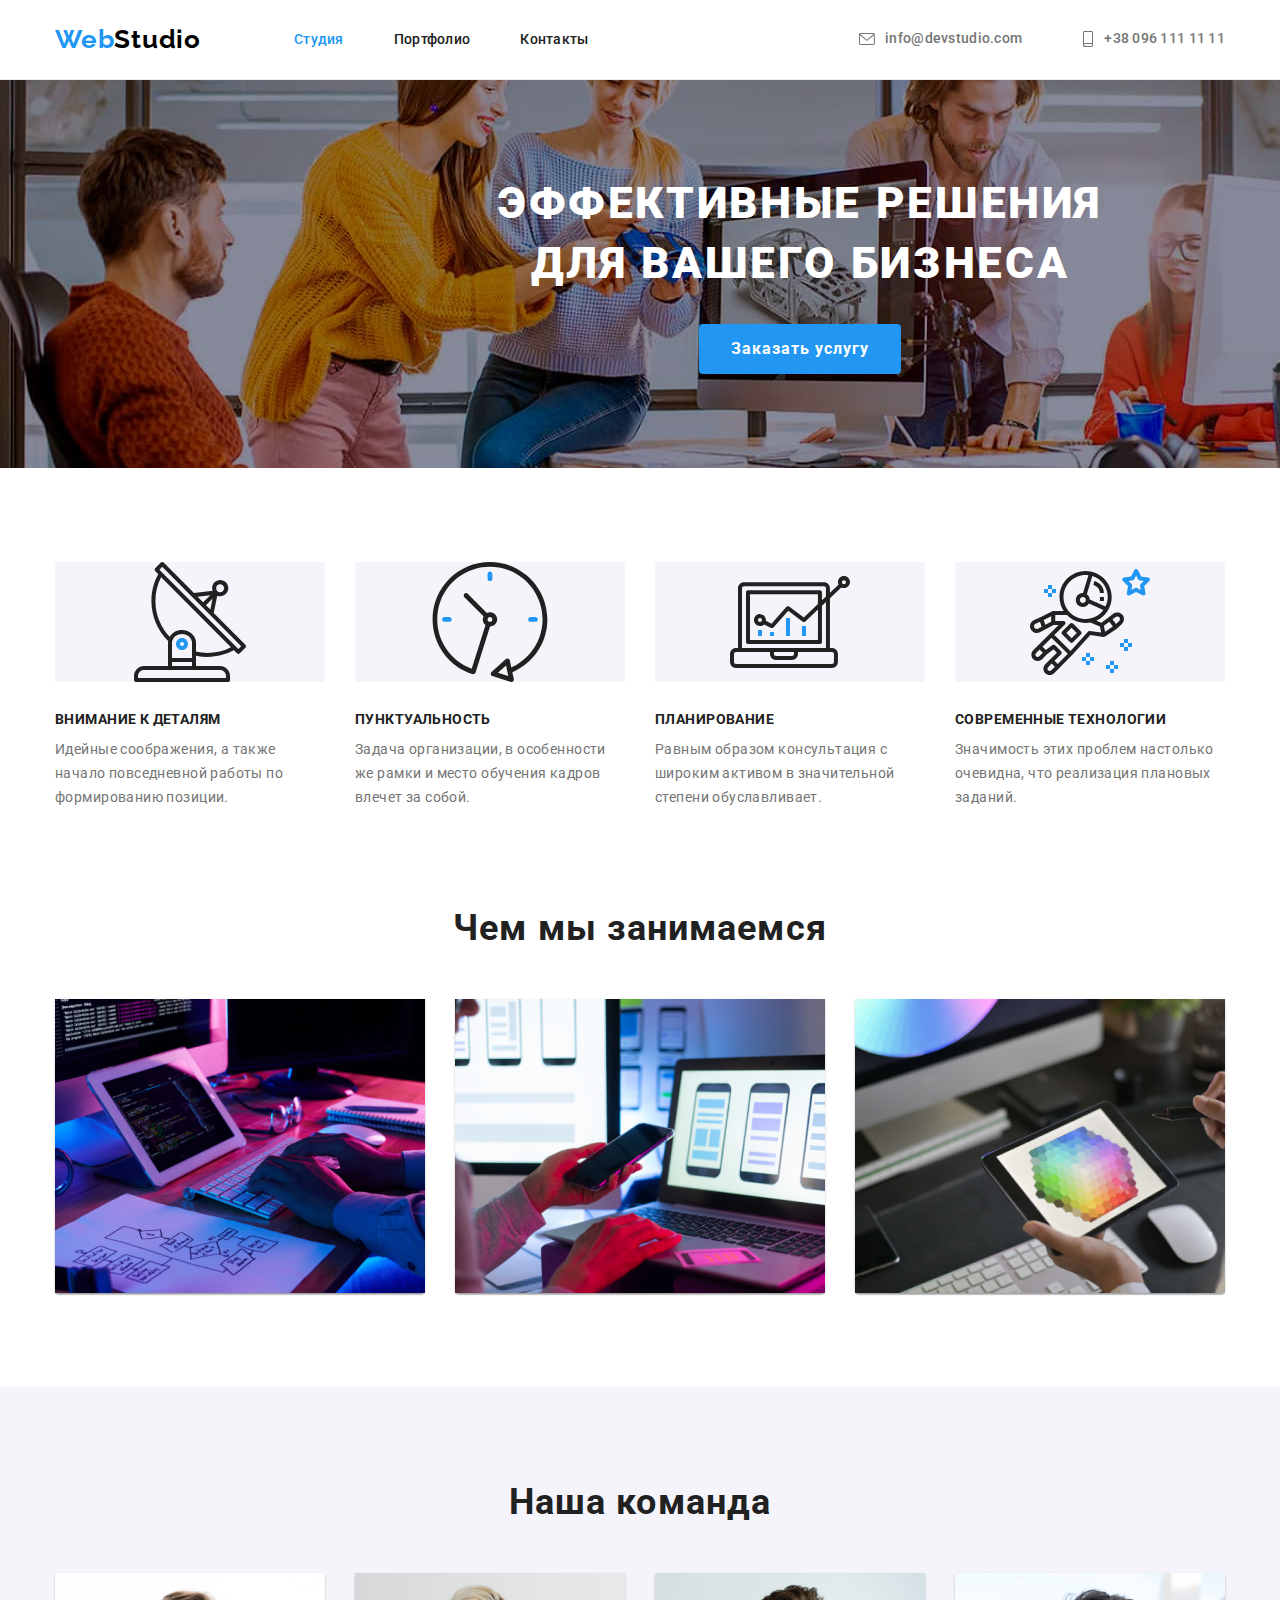
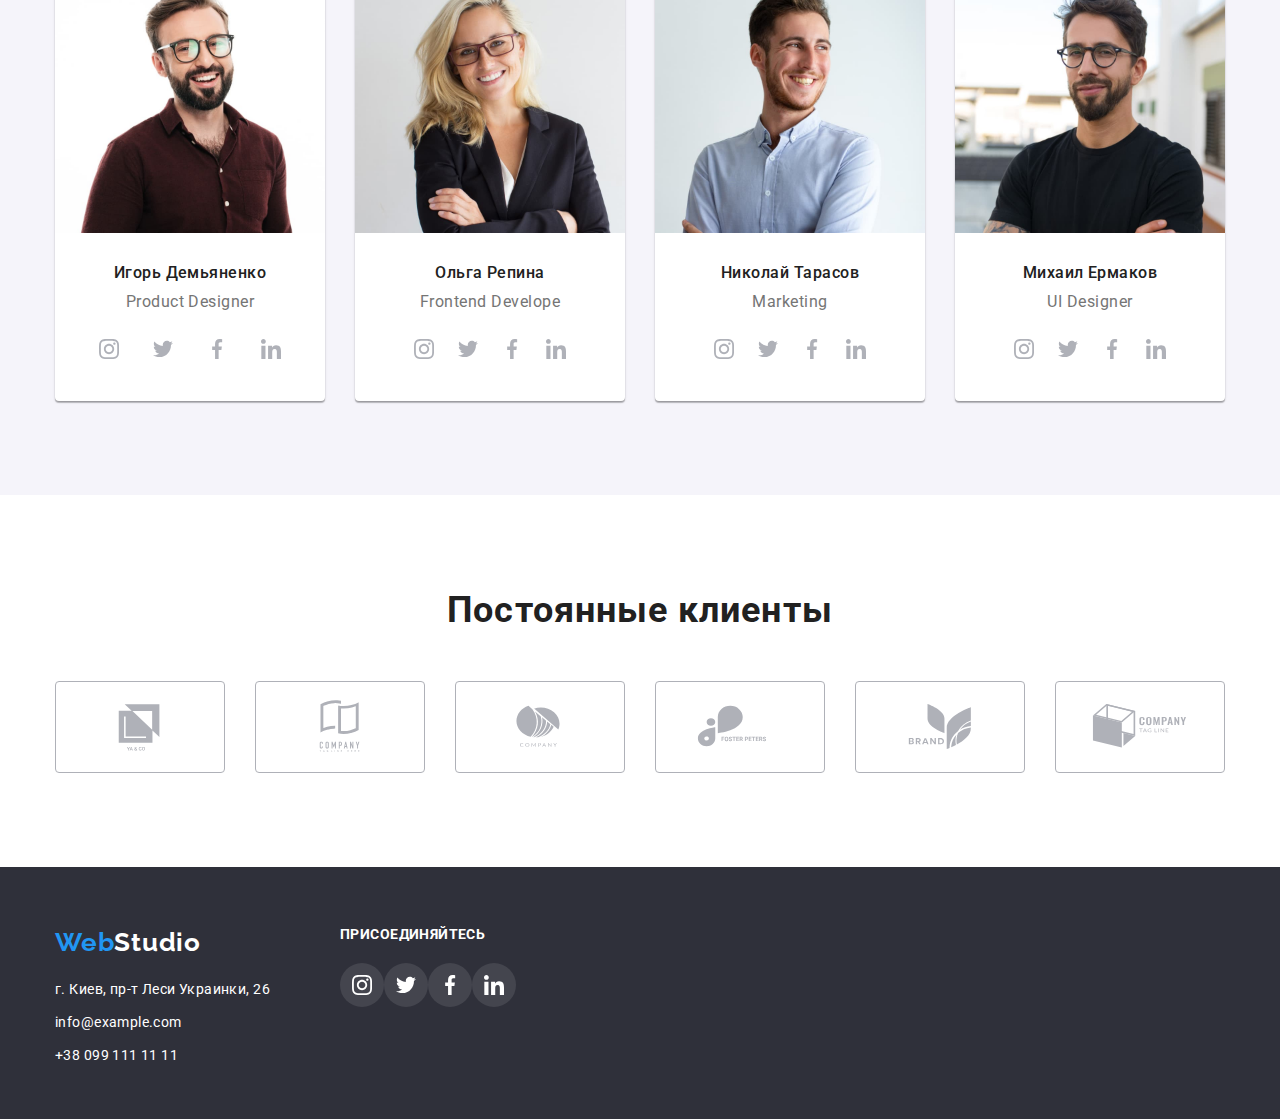
==== index.html @ 5b33621f "enough" ====
<!DOCTYPE html>
<html lang="ru">
  <head>
    <meta charset="UTF-8" />
    <meta http-equiv="X-UA-Compatible" content="IE=edge" />
    <meta name="viewport" content="width=device-width, initial-scale=1.0" />
    <title>Document</title>
    <link
      href="https://fonts.googleapis.com/css2?family=Montserrat:wght@400;700&family=Raleway:wght@700&family=Roboto+Serif:wght@100&family=Roboto:wght@400;500;700;900&display=swap"
      rel="stylesheet"
    />
    <link
      rel="stylesheet"
      href="https://cdnjs.cloudflare.com/ajax/libs/modern-normalize/1.1.0/modern-normalize.min.css"
    />

    <link rel="stylesheet" href="./css/style.css" />
  </head>
  <body>
    <header class="header section">
      <div class="container head">
        <a class="header-logo" href="./index.html"
          ><span class="accent-colour">Web</span>Studio</a
        >
        <nav>
          <ul class="nav-list">
            <li class="item-header">
              <a class="current" href="./index.html">Студия</a>
            </li>
            <li class="item-header">
              <a class="nav-link" href="./portfolio.html">Портфолио</a>
            </li>
            <li class="item-header">
              <a class="nav-link" href="./index.html">Контакты</a>
            </li>
          </ul>
        </nav>
        <ul class="address-head">
          <li class="address-list">
            <a class="contact" href="mailto:info@devstudio.com">
              <svg class="addresssvg" width="16" height="12">
                <use href="./images/symbol-defs.svg#icon-envelope"></use>
              </svg>
              info@devstudio.com
            </a>
          </li>

          <li class="address-list">
            <a class="contact" href="tel:+380961111111">
              <svg class="addresssvg" width="12" height="16">
                <use href="./images/symbol-defs.svg#icon-smartphone"></use>
              </svg>
              +38 096 111 11 11
            </a>
          </li>
        </ul>
      </div>
    </header>
    <main>
      <section class="hero section">
        <div class="container">
          <h1 class="hero-title">Эффективные решения для вашего бизнеса</h1>
          <button class="btn" type="button" name="Заказать услугу">
            Заказать услугу
          </button>
        </div>
      </section>

      <section class="section benefits">
        <div class="container">
          <ul class="about-section">
            <li class="cont">
              <svg class="benefit-logo" width="70" height="70">
                <use href="./images/symbol-defs.svg#icon-antenna"></use>
              </svg>
              <h3 class="about-main">Внимание к деталям</h3>
              <p class="about-text">
                Идейные соображения, а также начало повседневной работы по
                формированию позиции.
              </p>
            </li>
            <li class="cont">
              <svg class="benefit-logo" width="70" height="70">
                <use href="./images/symbol-defs.svg#icon-clock"></use>
              </svg>
              <h3 class="about-main">Пунктуальность</h3>
              <p class="about-text">
                Задача организации, в особенности же рамки и место обучения
                кадров влечет за собой.
              </p>
            </li>
            <li class="cont">
              <svg class="benefit-logo" width="70" height="70">
                <use href="./images/symbol-defs.svg#icon-diagram"></use>
              </svg>
              <h3 class="about-main">Планирование</h3>
              <p class="about-text">
                Равным образом консультация с широким активом в значительной
                степени обуславливает.
              </p>
            </li>
            <li class="cont">
              <svg class="benefit-logo" width="70" height="70">
                <use href="./images/symbol-defs.svg#icon-astronaut"></use>
              </svg>
              <h3 class="about-main">Современные технологии</h3>
              <p class="about-text">
                Значимость этих проблем настолько очевидна, что реализация
                плановых заданий.
              </p>
            </li>
          </ul>
        </div>
      </section>

      <section class="section sample">
        <div class="container">
          <h2 class="visual">Чем мы занимаемся</h2>
          <ul class="list-item">
            <li class="item">
              <img
                class="item-img"
                src="images/tablet.jpg"
                alt="кодирование при помощи планшета и клавиатуры"
                width="370"
              />
            </li>
            <li class="item">
              <img
                class="item-img"
                src="images/laptop.jpg"
                alt="верстка на лаптопе при прмощи большого экрана и смартфона"
                width="370"
              />
            </li>
            <li class="item">
              <img
                class="item-img"
                src="images/monitor.jpg"
                alt="дизайн на планшете при помощи пера,монитор и клавиатура не задействованы"
                width="370"
              />
            </li>
          </ul>
        </div>
      </section>

      <section class="section employees">
        <div class="container">
          <h2 class="visual">Наша команда</h2>
          <ul class="list-item">
            <li class="item">
              <img
                src="images/igor.jpg"
                alt="улыбающийся парень в очках и с бородой"
                width="270"
              />

              <div class="employees-groop">
                <h3 class="employees-name">Игорь Демьяненко</h3>
                <p class="employees-position">Product Designer</p>
                <ul class="social">
                  <li class="social-item">
                    <a
                      class="social-link"
                      href="https://instagram.com"
                      target="blank"
                      rel="noreferrer noopener"
                      aria-label="instagram"
                    >
                      <svg class="social-icon" width="20" height="20">
                        <use
                          href="./images/symbol-defs.svg#icon-instagram"
                        ></use>
                      </svg>
                    </a>
                  </li>

                  <li class="social-item">
                    <a
                      class="social-link"
                      href="https://twitter.com"
                      target="blank"
                      rel="noreferrer noopener"
                      aria-label="twitter"
                    >
                      <svg class="social-icon" width="20" height="20">
                        <use href="./images/symbol-defs.svg#icon-twitter"></use>
                      </svg>
                    </a>
                  </li>

                  <li class="social-item">
                    <a
                      class="social-link"
                      href="https://facebook.com"
                      target="blank"
                      rel="noreferrer noopener"
                      aria-label="facebook"
                    >
                      <svg class="social-icon" width="20" height="20">
                        <use
                          href="./images/symbol-defs.svg#icon-facebook"
                        ></use>
                      </svg>
                    </a>
                  </li>

                  <li class="social-item">
                    <a
                      class="social-link"
                      href="https://linkedin.com"
                      target="blank"
                      rel="noreferrer noopener"
                      aria-label="linkedin"
                    >
                      <svg class="social-icon" width="20" height="20">
                        <use
                          href="./images/symbol-defs.svg#icon-linkedin"
                        ></use>
                      </svg>
                    </a>
                  </li>
                </ul>
              </div>
            </li>
            <li class="item">
              <img
                src="images/olga.jpg"
                alt=" жизнерадостная девушка блондинка в очках и пиджаке"
                width="270"
              />

              <div class="employees-groop">
                <h3 class="employees-name">Ольга Репина</h3>
                <p class="employees-position">Frontend Develope</p>
                <ul class="social">
                  <li>
                    <a
                      class="social-link"
                      href="https://instagram.com"
                      target="blank"
                      rel="noreferrer noopener"
                      aria-label="instagram"
                    >
                      <svg class="social-icon" width="20" height="20">
                        <use
                          href="./images/symbol-defs.svg#icon-instagram"
                        ></use>
                      </svg>
                    </a>
                  </li>

                  <li>
                    <a
                      class="social-link"
                      href="https://twitter.com"
                      target="blank"
                      rel="noreferrer noopener"
                      aria-label="twitter"
                    >
                      <svg class="social-icon" width="20" height="20">
                        <use href="./images/symbol-defs.svg#icon-twitter"></use>
                      </svg>
                    </a>
                  </li>

                  <li>
                    <a
                      class="social-link"
                      href="https://facebook.com"
                      target="blank"
                      rel="noreferrer noopener"
                      aria-label="facebook"
                    >
                      <svg class="social-icon" width="20" height="20">
                        <use
                          href="./images/symbol-defs.svg#icon-facebook"
                        ></use>
                      </svg>
                    </a>
                  </li>

                  <li>
                    <a
                      class="social-link"
                      href="https://linkedin.com"
                      target="blank"
                      rel="noreferrer noopener"
                      aria-label="linkedin"
                    >
                      <svg class="social-icon" width="20" height="20">
                        <use
                          href="./images/symbol-defs.svg#icon-linkedin"
                        ></use>
                      </svg>
                    </a>
                  </li>
                </ul>
              </div>
            </li>
            <li class="item">
              <img
                src="images/nikolay.jpg"
                alt="смеющийся бородатый парень в рубашке"
                width="270"
              />
              <div class="employees-groop">
                <h3 class="employees-name">Николай Тарасов</h3>
                <p class="employees-position">Marketing</p>
                <ul class="social">
                  <li>
                    <a
                      class="social-link"
                      href="https://instagram.com"
                      target="blank"
                      rel="noreferrer noopener"
                      aria-label="instagram"
                    >
                      <svg class="social-icon" width="20" height="20">
                        <use
                          href="./images/symbol-defs.svg#icon-instagram"
                        ></use>
                      </svg>
                    </a>
                  </li>

                  <li>
                    <a
                      class="social-link"
                      href="https://twitter.com"
                      target="blank"
                      rel="noreferrer noopener"
                      aria-label="twitter"
                    >
                      <svg class="social-icon" width="20" height="20">
                        <use href="./images/symbol-defs.svg#icon-twitter"></use>
                      </svg>
                    </a>
                  </li>

                  <li>
                    <a
                      class="social-link"
                      href="https://facebook.com"
                      target="blank"
                      rel="noreferrer noopener"
                      aria-label="facebook"
                    >
                      <svg class="social-icon" width="20" height="20">
                        <use
                          href="./images/symbol-defs.svg#icon-facebook"
                        ></use>
                      </svg>
                    </a>
                  </li>

                  <li>
                    <a
                      class="social-link"
                      href="https://linkedin.com"
                      target="blank"
                      rel="noreferrer noopener"
                      aria-label="linkedin"
                    >
                      <svg class="social-icon" width="20" height="20">
                        <use
                          href="./images/symbol-defs.svg#icon-linkedin"
                        ></use>
                      </svg>
                    </a>
                  </li>
                </ul>
              </div>
            </li>
            <li class="item">
              <img
                src="images/mihail.jpg"
                alt="улыбающийся парень в футболке с очками и бородой"
                width="270"
              />

              <div class="employees-groop">
                <h3 class="employees-name">Михаил Ермаков</h3>
                <p class="employees-position">UI Designer</p>
                <ul class="social">
                  <li>
                    <a
                      class="social-link"
                      href="https://instagram.com"
                      target="blank"
                      rel="noreferrer noopener"
                      aria-label="instagram"
                    >
                      <svg class="social-icon" width="20" height="20">
                        <use
                          href="./images/symbol-defs.svg#icon-instagram"
                        ></use>
                      </svg>
                    </a>
                  </li>

                  <li>
                    <a
                      class="social-link"
                      href="https://twitter.com"
                      target="blank"
                      rel="noreferrer noopener"
                      aria-label="twitter"
                    >
                      <svg class="social-icon" width="20" height="20">
                        <use href="./images/symbol-defs.svg#icon-twitter"></use>
                      </svg>
                    </a>
                  </li>

                  <li>
                    <a
                      class="social-link"
                      href="https://facebook.com"
                      target="blank"
                      rel="noreferrer noopener"
                      aria-label="facebook"
                    >
                      <svg class="social-icon" width="20" height="20">
                        <use
                          href="./images/symbol-defs.svg#icon-facebook"
                        ></use>
                      </svg>
                    </a>
                  </li>

                  <li>
                    <a
                      class="social-link"
                      href="https://linkedin.com"
                      target="blank"
                      rel="noreferrer noopener"
                      aria-label="linkedin"
                    >
                      <svg width="20" height="20">
                        <use
                          class="social-icon"
                          href="./images/symbol-defs.svg#icon-linkedin"
                        ></use>
                      </svg>
                    </a>
                  </li>
                </ul>
              </div>
            </li>
          </ul>
        </div>
      </section>

      <section class="section clients">
        <div class="container">
          <h2 class="visual">Постоянные клиенты</h2>
          <ul class="clients-logo">
            <li class="clients-container">
              <svg class="clients-container-svg" width="106" height="60">
                <use href="./images/symbol-defs.svg#icon-Logo-5"></use>
              </svg>
            </li>

            <li class="clients-container">
              <svg class="clients-container-svg" width="106" height="60">
                <use href="./images/symbol-defs.svg#icon-Logo-4"></use>
              </svg>
            </li>

            <li class="clients-container">
              <svg class="clients-container-svg" width="106" height="60">
                <use href="./images/symbol-defs.svg#icon-Logo-3"></use>
              </svg>
            </li>

            <li class="clients-container">
              <svg class="clients-container-svg" width="106" height="60">
                <use href="./images/symbol-defs.svg#icon-Logo-2"></use>
              </svg>
            </li>

            <li class="clients-container">
              <svg class="clients-container-svg" width="106" height="60">
                <use href="./images/symbol-defs.svg#icon-Logo-1"></use>
              </svg>
            </li>

            <li class="clients-container">
              <svg class="clients-container-svg" width="106" height="60">
                <use href="./images/symbol-defs.svg#icon-Logo-6"></use>
              </svg>
            </li>
          </ul>
        </div>
      </section>
    </main>
    <footer class="footer">
      <div class="container info">
        <div class="footer-info">
          <a class="footer-logo" href="./index.html"
            ><span class="accent-colour">Web</span>Studio</a
          >

          <address class="footer-address">
            <p class="footer-contact">г. Киев, пр-т Леси Украинки, 26</p>
            <ul>
              <li class="footer-link">
                <a class="footer-contact" href="mailto:info@example.com"
                  >info@example.com</a
                >
              </li>

              <li class="footer-link">
                <a class="footer-contact" href="tel:+380991111111"
                  >+38 099 111 11 11</a
                >
              </li>
            </ul>
          </address>
        </div>

        <div class="footer-social">
          <p class="footer-paragraph">присоединяйтесь</p>
          <ul class="social footer-change">
            <li>
              <a
                class="footer-social-link"
                href="https://instagram.com"
                target="blank"
                rel="noreferrer noopener"
                aria-label="instagram"
              >
                <svg class="footer-social-icon" width="20" height="20">
                  <use href="./images/symbol-defs.svg#icon-instagram"></use>
                </svg>
              </a>
            </li>

            <li>
              <a
                class="footer-social-link"
                href="https://twitter.com"
                target="blank"
                rel="noreferrer noopener"
                aria-label="twitter"
              >
                <svg class="footer-social-icon" width="20" height="20">
                  <use href="./images/symbol-defs.svg#icon-twitter"></use>
                </svg>
              </a>
            </li>

            <li>
              <a
                class="footer-social-link"
                href="https://facebook.com"
                target="blank"
                rel="noreferrer noopener"
                aria-label="facebook"
              >
                <svg class="footer-social-icon" width="20" height="20">
                  <use href="./images/symbol-defs.svg#icon-facebook"></use>
                </svg>
              </a>
            </li>

            <li>
              <a
                class="footer-social-link"
                href="https://linkedin.com"
                target="blank"
                rel="noreferrer noopener"
                aria-label="linkedin"
              >
                <svg class="footer-social-icon" width="20" height="20">
                  <use href="./images/symbol-defs.svg#icon-linkedin"></use>
                </svg>
              </a>
            </li>
          </ul>
        </div>
      </div>
    </footer>
  </body>
</html>
---- css/style.css ----
:root {
  --whiteColour: #ffffff;
  --basic-colour: #000000;
  --secondary-colour: #212121;
  --tertiary-colour: #757575;
  --accentColour: #2196f3;
  --background-element: #f5f4fa;
}

/*--------------BODY--------------*/
h1,
h2,
h3,
h4,
p {
  margin: 0;
}
img {
  display: block;
}

body {
  background-color: var(--whiteColour);
  color: var(--basic-colour);
  font-family: "Roboto", sans-serif;
}
.section {
  padding: 94px 0 94px 0;
}
.container {
  width: 1200px;
  margin: 0 auto;
  padding: 0 15px;
}
.accent-colour {
  color: var(--accentColour);
}
li {
  margin: 0;
  padding: 0;
  list-style: none;
}

ul {
  margin: 0;
  padding-left: 0px;
  list-style: none;
}

a {
  text-decoration: none;
  margin: 0;
  padding: 0;
}

/*----------HEADER-------*/
.header {
  padding: 24px 0;
  border-bottom: 1px solid #ececec;
}
.container.head {
  display: flex;
  align-items: center;
  align-items: center;
}

.header-logo {
  margin-right: 93px;
  font-family: "Raleway";
  font-weight: 700;
  font-size: 26px;
  line-height: 1.19;

  letter-spacing: 0.03em;
  color: var(--basic-colour);
}
.address-head {
  display: flex;

  margin-left: auto;
}
.address-list:first-child {
  margin-right: 50px;
}

.current {
  font-weight: 500;
  font-size: 14px;
  line-height: 1.14;
  letter-spacing: 0.02em;
  color: var(--accentColour);
}
.nav-list {
  display: flex;
}

.nav-link {
  font-weight: 500;
  font-size: 14px;
  line-height: 1.14;
  letter-spacing: 0.02em;

  color: var(--secondary-colour);
}
.nav-link:hover,
.nav-link:focus {
  color: var(--accentColour);
}
.addresssvg {
  margin-right: 10px;
  fill: currentColor;
}

.contact {
  display: flex;
  align-items: center;
  margin-left: 10px;
  padding: 0px;
  font-weight: 500;
  font-size: 14px;
  line-height: 1.14;
  letter-spacing: 0.02em;
  font-style: normal;

  color: var(--tertiary-colour);
}
.contact:hover,
.contact:focus {
  color: var(--accentColour);
}
/*
.contact:hover .addresssvg,
.contact:focus .addresssvg {
  fill: var(--accentColour);
}
.address-list:hover .contact,
.address-list:focus .contact {
  color: var(--accentColour);
}*/
/*-------------MAIN------------*/

.employees-groop {
  padding: 30px 15px;
}
.benefits {
  padding-bottom: 47px;
}
.sample {
  padding-top: 47px;
}

.hero {
  width: 1600px;
  text-align: center;
  margin-left: auto;
  margin-right: auto;

  background-image: url(../images/photo.jpg),
    linear-gradient(to right, rgba(47, 48, 58, 0.4), rgba(47, 48, 58, 0.4));

  background-size: cover;
  background-position: center;
}
.hero-title {
  margin: auto;
  /*margin-right: auto;
  margin-left: auto;*/
  width: 696px;

  font-weight: 900;
  font-size: 44px;
  line-height: 1.36;

  align-items: center;
  letter-spacing: 0.06em;
  text-transform: uppercase;

  color: #ffffff;
}

.about-section {
  width: 1170px;
  display: flex;
  align-items: center;

  justify-content: center;
}

.cont:not(:last-child) {
  margin-right: 30px;
}
.benefits-logo {
  display: flex;

  align-content: center;
}
.benefit-logo:not(:last-child) {
  margin-right: 30px;
  margin-bottom: 30px;
}
.benefit-logo {
  display: flex;
  align-items: center;

  justify-content: center;

  width: 270px;
  height: 120px;
  background-color: #f5f4fa;
}
.cont {
  display: block;
  width: 270px;
  height: 251px;
}

.social-link {
  display: flex;
  align-items: center;
  justify-content: center;
  width: 44px;
  height: 44px;
  background-color: transparent;
  border-radius: 50%;
}
.social-link:hover,
.social-link:focus {
  background-color: var(--accentColour);
}
.social-icon {
  fill: #afb1b8;
}
.social-link:hover .social-icon,
.social-link:focus .social-icon {
  fill: #ffffff;
}
.social-item:not(:last-child) {
  margin-right: 10px;
}

.social {
  margin-top: 16px;

  display: flex;
  align-items: center;

  justify-content: center;
}
.btn {
  margin-top: 30px;

  padding: 10px 32px 10px 32px;
  font-family: "Roboto";
  font-weight: 700;
  font-size: 16px;
  line-height: 1.88;

  align-items: center;

  letter-spacing: 0.06em;
  border: transparent;
  border-radius: 4px;
  background-color: var(--accentColour);
  color: var(--whiteColour);

  cursor: pointer;
  text-align: center;
}

.btn:hover,
.btn:focus {
  background: #188ce8;
  box-shadow: 0px 4px 4px rgba(0, 0, 0, 0.15);
  border-radius: 4px;
}

.about-main {
  font-size: 14px;
  line-height: 1.14;
  text-transform: uppercase;

  letter-spacing: 0.03em;
  color: var(--secondary-colour);
  margin-bottom: 10px;
}
.about-text {
  font-size: 14px;
  line-height: 1.71;
  letter-spacing: 0.03em;
  color: var(--tertiary-colour);
}

.list-item {
  display: flex;
  margin: 0;
  padding: 0;
}
.card-list {
  background-color: var(--whiteColour);
}
.card-list:not(:nth-last-child(-n + 3)) {
  margin-bottom: 30px;
}
.card-list:not(:nth-child(3n)) {
  margin-right: 30px;
}
.item-header:not(:last-child) {
  margin-right: 50px;
}

.item:not(:last-child) {
  margin-right: 30px;
}
.item {
  max-width: 370px;
  background-color: var(--whiteColour);
  box-shadow: 0px 1px 3px rgba(0, 0, 0, 0.12), 0px 1px 1px rgba(0, 0, 0, 0.14),
    0px 2px 1px rgba(0, 0, 0, 0.2);
  border-radius: 0px 0px 4px 4px;
}

.employees .list-item {
  margin-top: 50px;
}

.visual {
  margin-bottom: 50px;
  text-align: center;
  font-weight: 700;
  font-size: 36px;
  line-height: 1.17;
  letter-spacing: 0.03em;
  color: var(--secondary-colour);
}

.employees {
  background: #f5f4fa;
}
.employees-name {
  font-weight: 500;
  font-size: 16px;
  line-height: 1.19;
  letter-spacing: 0.03em;
  color: var(--secondary-colour);
  text-align: center;
}
.employees-position {
  font-weight: 400;
  font-size: 16px;
  line-height: 1.19;
  letter-spacing: 0.03em;
  color: var(--tertiary-colour);
  margin-top: 10px;
  text-align: center;
}
.clients-logo {
  display: flex;
}
.clients-container-svg {
  fill: #afb1b8;
}
.clients-container {
  display: flex;
  align-items: center;

  justify-content: center;
  width: 170px;
  height: 92px;

  border-radius: 4px;
  border: 1px solid #afb1b8;
}
.clients-container:hover .clients-container-svg,
.clients-container:focus .clients-container-svg {
  fill: var(--accentColour);
}
.clients-container:hover,
.clients-container:focus {
  border: 1px solid var(--accentColour);
}
.clients-container:not(:first-child) {
  margin-left: 30px;
}

/*-------------FOOTER--------------*/
.info {
  display: flex;
}
.footer {
  padding: 60px 0px;
  height: 252px;
  background: #2f303a;
}
.footer-address {
  font-style: normal;
}
.footer-social {
  width: 206px;
  height: 80px;
  margin-left: 70px;
}
.footer-change {
  margin-top: 0;
  justify-content: flex-start;
}
.footer-paragraph {
  margin-bottom: 20px;
  font-weight: 700;
  font-size: 14px;
  line-height: 1.14;
  letter-spacing: 0.03em;
  text-transform: uppercase;

  color: #ffffff;
}

.footer-logo {
  display: inline-block;
  font-family: "Raleway";
  font-style: normal;
  font-weight: 700;
  font-size: 26px;
  line-height: 1.19;

  letter-spacing: 0.03em;

  color: var(--whiteColour);
  margin-bottom: 20px;
}
.footer-link {
  margin-top: 9px;
}
.footer-social-icon {
  fill: #fff;
}
.footer-social-link {
  display: flex;
  align-items: center;
  justify-content: center;
  width: 44px;
  height: 44px;
  background: rgba(255, 255, 255, 0.1);
  border-radius: 50%;
}
.footer-social-link:hover,
.footer-social-link:focus {
  background: var(--accentColour);
}
.footer-social-link:not(:last-child) {
  margin-right: 10px;
}

.footer-contact {
  font-style: normal;
  font-weight: 400;
  font-size: 14px;
  line-height: 1.71;

  letter-spacing: 0.03em;

  color: #ffffff;
  background: #2f303a;
}

.footer-contact:hover,
.footer-contact:focus {
  color: var(--accentColour);
}

/*-------------portfolio----------*/
.hero-about {
  padding: 20px 24px;
  border: 1px solid #eeeeee;
}
.hero-card {
  display: flex;
  flex-wrap: wrap;
}
.card-list:hover {
  box-shadow: 0px 1px 1px rgba(0, 0, 0, 0.12), 0px 4px 4px rgba(0, 0, 0, 0.06),
    1px 4px 6px rgba(0, 0, 0, 0.16);
}

.about-portfolio-text {
  font-size: 16px;
  line-height: 1.88;

  letter-spacing: 0.03em;

  color: var(--tertiary-colour);
}
.about-portfolio {
  margin-bottom: 4px;
  font-size: 18px;
  line-height: 2;

  letter-spacing: 0.06em;
}
.portfolio {
  padding-top: 94px;
  padding-bottom: 94px;
}
.nav-push:not(:last-child) {
  margin-right: 8px;
}
.portfolio-nav {
  margin-bottom: 34px;
  display: flex;
  justify-content: center;
}

.portfolio-nav-btn {
  padding: 6px 22px;
  font-style: normal;
  font-weight: 500;
  font-size: 16px;
  line-height: 1.62;

  text-align: center;
  letter-spacing: 0.03em;
  border: transparent;
  border-radius: 4px;

  color: var(--secondary-colour);
  cursor: pointer;
}

.portfolio-nav-btn:hover,
.portfolio-nav-btn:focus {
  background-color: var(--accentColour);
  color: var(--whiteColour);
  box-shadow: 0px 3px 1px rgba(0, 0, 0, 0.1), 0px 1px 2px rgba(0, 0, 0, 0.08),
    0px 2px 2px rgba(0, 0, 0, 0.12);
}
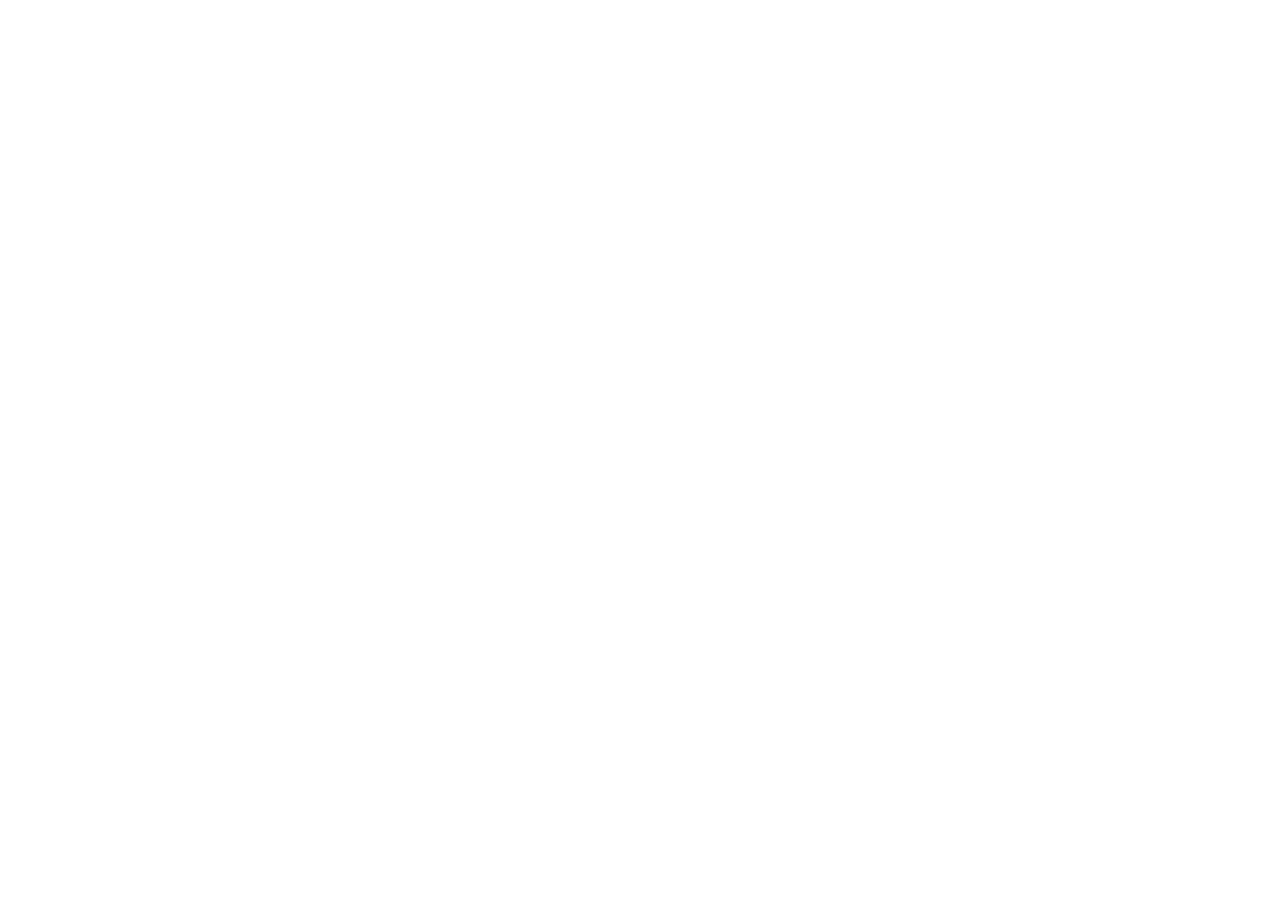
==== commit affda0bd: "dell" ====
--- a/index.html
+++ b/index.html
@@ -16,572 +16,4 @@
 
     <link rel="stylesheet" href="./css/style.css" />
   </head>
-  <body>
-    <header class="header section">
-      <div class="container head">
-        <a class="header-logo" href="./index.html"
-          ><span class="accent-colour">Web</span>Studio</a
-        >
-        <nav>
-          <ul class="nav-list">
-            <li class="item-header">
-              <a class="current" href="./index.html">Студия</a>
-            </li>
-            <li class="item-header">
-              <a class="nav-link" href="./portfolio.html">Портфолио</a>
-            </li>
-            <li class="item-header">
-              <a class="nav-link" href="./index.html">Контакты</a>
-            </li>
-          </ul>
-        </nav>
-        <ul class="address-head">
-          <li class="address-list">
-            <a class="contact" href="mailto:info@devstudio.com">
-              <svg class="addresssvg" width="16" height="12">
-                <use href="./images/symbol-defs.svg#icon-envelope"></use>
-              </svg>
-              info@devstudio.com
-            </a>
-          </li>
-
-          <li class="address-list">
-            <a class="contact" href="tel:+380961111111">
-              <svg class="addresssvg" width="12" height="16">
-                <use href="./images/symbol-defs.svg#icon-smartphone"></use>
-              </svg>
-              +38 096 111 11 11
-            </a>
-          </li>
-        </ul>
-      </div>
-    </header>
-    <main>
-      <section class="hero section">
-        <div class="container">
-          <h1 class="hero-title">Эффективные решения для вашего бизнеса</h1>
-          <button class="btn" type="button" name="Заказать услугу">
-            Заказать услугу
-          </button>
-        </div>
-      </section>
-
-      <section class="section benefits">
-        <div class="container">
-          <ul class="about-section">
-            <li class="cont">
-              <svg class="benefit-logo" width="70" height="70">
-                <use href="./images/symbol-defs.svg#icon-antenna"></use>
-              </svg>
-              <h3 class="about-main">Внимание к деталям</h3>
-              <p class="about-text">
-                Идейные соображения, а также начало повседневной работы по
-                формированию позиции.
-              </p>
-            </li>
-            <li class="cont">
-              <svg class="benefit-logo" width="70" height="70">
-                <use href="./images/symbol-defs.svg#icon-clock"></use>
-              </svg>
-              <h3 class="about-main">Пунктуальность</h3>
-              <p class="about-text">
-                Задача организации, в особенности же рамки и место обучения
-                кадров влечет за собой.
-              </p>
-            </li>
-            <li class="cont">
-              <svg class="benefit-logo" width="70" height="70">
-                <use href="./images/symbol-defs.svg#icon-diagram"></use>
-              </svg>
-              <h3 class="about-main">Планирование</h3>
-              <p class="about-text">
-                Равным образом консультация с широким активом в значительной
-                степени обуславливает.
-              </p>
-            </li>
-            <li class="cont">
-              <svg class="benefit-logo" width="70" height="70">
-                <use href="./images/symbol-defs.svg#icon-astronaut"></use>
-              </svg>
-              <h3 class="about-main">Современные технологии</h3>
-              <p class="about-text">
-                Значимость этих проблем настолько очевидна, что реализация
-                плановых заданий.
-              </p>
-            </li>
-          </ul>
-        </div>
-      </section>
-
-      <section class="section sample">
-        <div class="container">
-          <h2 class="visual">Чем мы занимаемся</h2>
-          <ul class="list-item">
-            <li class="item">
-              <img
-                class="item-img"
-                src="images/tablet.jpg"
-                alt="кодирование при помощи планшета и клавиатуры"
-                width="370"
-              />
-            </li>
-            <li class="item">
-              <img
-                class="item-img"
-                src="images/laptop.jpg"
-                alt="верстка на лаптопе при прмощи большого экрана и смартфона"
-                width="370"
-              />
-            </li>
-            <li class="item">
-              <img
-                class="item-img"
-                src="images/monitor.jpg"
-                alt="дизайн на планшете при помощи пера,монитор и клавиатура не задействованы"
-                width="370"
-              />
-            </li>
-          </ul>
-        </div>
-      </section>
-
-      <section class="section employees">
-        <div class="container">
-          <h2 class="visual">Наша команда</h2>
-          <ul class="list-item">
-            <li class="item">
-              <img
-                src="images/igor.jpg"
-                alt="улыбающийся парень в очках и с бородой"
-                width="270"
-              />
-
-              <div class="employees-groop">
-                <h3 class="employees-name">Игорь Демьяненко</h3>
-                <p class="employees-position">Product Designer</p>
-                <ul class="social">
-                  <li class="social-item">
-                    <a
-                      class="social-link"
-                      href="https://instagram.com"
-                      target="blank"
-                      rel="noreferrer noopener"
-                      aria-label="instagram"
-                    >
-                      <svg class="social-icon" width="20" height="20">
-                        <use
-                          href="./images/symbol-defs.svg#icon-instagram"
-                        ></use>
-                      </svg>
-                    </a>
-                  </li>
-
-                  <li class="social-item">
-                    <a
-                      class="social-link"
-                      href="https://twitter.com"
-                      target="blank"
-                      rel="noreferrer noopener"
-                      aria-label="twitter"
-                    >
-                      <svg class="social-icon" width="20" height="20">
-                        <use href="./images/symbol-defs.svg#icon-twitter"></use>
-                      </svg>
-                    </a>
-                  </li>
-
-                  <li class="social-item">
-                    <a
-                      class="social-link"
-                      href="https://facebook.com"
-                      target="blank"
-                      rel="noreferrer noopener"
-                      aria-label="facebook"
-                    >
-                      <svg class="social-icon" width="20" height="20">
-                        <use
-                          href="./images/symbol-defs.svg#icon-facebook"
-                        ></use>
-                      </svg>
-                    </a>
-                  </li>
-
-                  <li class="social-item">
-                    <a
-                      class="social-link"
-                      href="https://linkedin.com"
-                      target="blank"
-                      rel="noreferrer noopener"
-                      aria-label="linkedin"
-                    >
-                      <svg class="social-icon" width="20" height="20">
-                        <use
-                          href="./images/symbol-defs.svg#icon-linkedin"
-                        ></use>
-                      </svg>
-                    </a>
-                  </li>
-                </ul>
-              </div>
-            </li>
-            <li class="item">
-              <img
-                src="images/olga.jpg"
-                alt=" жизнерадостная девушка блондинка в очках и пиджаке"
-                width="270"
-              />
-
-              <div class="employees-groop">
-                <h3 class="employees-name">Ольга Репина</h3>
-                <p class="employees-position">Frontend Develope</p>
-                <ul class="social">
-                  <li>
-                    <a
-                      class="social-link"
-                      href="https://instagram.com"
-                      target="blank"
-                      rel="noreferrer noopener"
-                      aria-label="instagram"
-                    >
-                      <svg class="social-icon" width="20" height="20">
-                        <use
-                          href="./images/symbol-defs.svg#icon-instagram"
-                        ></use>
-                      </svg>
-                    </a>
-                  </li>
-
-                  <li>
-                    <a
-                      class="social-link"
-                      href="https://twitter.com"
-                      target="blank"
-                      rel="noreferrer noopener"
-                      aria-label="twitter"
-                    >
-                      <svg class="social-icon" width="20" height="20">
-                        <use href="./images/symbol-defs.svg#icon-twitter"></use>
-                      </svg>
-                    </a>
-                  </li>
-
-                  <li>
-                    <a
-                      class="social-link"
-                      href="https://facebook.com"
-                      target="blank"
-                      rel="noreferrer noopener"
-                      aria-label="facebook"
-                    >
-                      <svg class="social-icon" width="20" height="20">
-                        <use
-                          href="./images/symbol-defs.svg#icon-facebook"
-                        ></use>
-                      </svg>
-                    </a>
-                  </li>
-
-                  <li>
-                    <a
-                      class="social-link"
-                      href="https://linkedin.com"
-                      target="blank"
-                      rel="noreferrer noopener"
-                      aria-label="linkedin"
-                    >
-                      <svg class="social-icon" width="20" height="20">
-                        <use
-                          href="./images/symbol-defs.svg#icon-linkedin"
-                        ></use>
-                      </svg>
-                    </a>
-                  </li>
-                </ul>
-              </div>
-            </li>
-            <li class="item">
-              <img
-                src="images/nikolay.jpg"
-                alt="смеющийся бородатый парень в рубашке"
-                width="270"
-              />
-              <div class="employees-groop">
-                <h3 class="employees-name">Николай Тарасов</h3>
-                <p class="employees-position">Marketing</p>
-                <ul class="social">
-                  <li>
-                    <a
-                      class="social-link"
-                      href="https://instagram.com"
-                      target="blank"
-                      rel="noreferrer noopener"
-                      aria-label="instagram"
-                    >
-                      <svg class="social-icon" width="20" height="20">
-                        <use
-                          href="./images/symbol-defs.svg#icon-instagram"
-                        ></use>
-                      </svg>
-                    </a>
-                  </li>
-
-                  <li>
-                    <a
-                      class="social-link"
-                      href="https://twitter.com"
-                      target="blank"
-                      rel="noreferrer noopener"
-                      aria-label="twitter"
-                    >
-                      <svg class="social-icon" width="20" height="20">
-                        <use href="./images/symbol-defs.svg#icon-twitter"></use>
-                      </svg>
-                    </a>
-                  </li>
-
-                  <li>
-                    <a
-                      class="social-link"
-                      href="https://facebook.com"
-                      target="blank"
-                      rel="noreferrer noopener"
-                      aria-label="facebook"
-                    >
-                      <svg class="social-icon" width="20" height="20">
-                        <use
-                          href="./images/symbol-defs.svg#icon-facebook"
-                        ></use>
-                      </svg>
-                    </a>
-                  </li>
-
-                  <li>
-                    <a
-                      class="social-link"
-                      href="https://linkedin.com"
-                      target="blank"
-                      rel="noreferrer noopener"
-                      aria-label="linkedin"
-                    >
-                      <svg class="social-icon" width="20" height="20">
-                        <use
-                          href="./images/symbol-defs.svg#icon-linkedin"
-                        ></use>
-                      </svg>
-                    </a>
-                  </li>
-                </ul>
-              </div>
-            </li>
-            <li class="item">
-              <img
-                src="images/mihail.jpg"
-                alt="улыбающийся парень в футболке с очками и бородой"
-                width="270"
-              />
-
-              <div class="employees-groop">
-                <h3 class="employees-name">Михаил Ермаков</h3>
-                <p class="employees-position">UI Designer</p>
-                <ul class="social">
-                  <li>
-                    <a
-                      class="social-link"
-                      href="https://instagram.com"
-                      target="blank"
-                      rel="noreferrer noopener"
-                      aria-label="instagram"
-                    >
-                      <svg class="social-icon" width="20" height="20">
-                        <use
-                          href="./images/symbol-defs.svg#icon-instagram"
-                        ></use>
-                      </svg>
-                    </a>
-                  </li>
-
-                  <li>
-                    <a
-                      class="social-link"
-                      href="https://twitter.com"
-                      target="blank"
-                      rel="noreferrer noopener"
-                      aria-label="twitter"
-                    >
-                      <svg class="social-icon" width="20" height="20">
-                        <use href="./images/symbol-defs.svg#icon-twitter"></use>
-                      </svg>
-                    </a>
-                  </li>
-
-                  <li>
-                    <a
-                      class="social-link"
-                      href="https://facebook.com"
-                      target="blank"
-                      rel="noreferrer noopener"
-                      aria-label="facebook"
-                    >
-                      <svg class="social-icon" width="20" height="20">
-                        <use
-                          href="./images/symbol-defs.svg#icon-facebook"
-                        ></use>
-                      </svg>
-                    </a>
-                  </li>
-
-                  <li>
-                    <a
-                      class="social-link"
-                      href="https://linkedin.com"
-                      target="blank"
-                      rel="noreferrer noopener"
-                      aria-label="linkedin"
-                    >
-                      <svg width="20" height="20">
-                        <use
-                          class="social-icon"
-                          href="./images/symbol-defs.svg#icon-linkedin"
-                        ></use>
-                      </svg>
-                    </a>
-                  </li>
-                </ul>
-              </div>
-            </li>
-          </ul>
-        </div>
-      </section>
-
-      <section class="section clients">
-        <div class="container">
-          <h2 class="visual">Постоянные клиенты</h2>
-          <ul class="clients-logo">
-            <li class="clients-container">
-              <svg class="clients-container-svg" width="106" height="60">
-                <use href="./images/symbol-defs.svg#icon-Logo-5"></use>
-              </svg>
-            </li>
-
-            <li class="clients-container">
-              <svg class="clients-container-svg" width="106" height="60">
-                <use href="./images/symbol-defs.svg#icon-Logo-4"></use>
-              </svg>
-            </li>
-
-            <li class="clients-container">
-              <svg class="clients-container-svg" width="106" height="60">
-                <use href="./images/symbol-defs.svg#icon-Logo-3"></use>
-              </svg>
-            </li>
-
-            <li class="clients-container">
-              <svg class="clients-container-svg" width="106" height="60">
-                <use href="./images/symbol-defs.svg#icon-Logo-2"></use>
-              </svg>
-            </li>
-
-            <li class="clients-container">
-              <svg class="clients-container-svg" width="106" height="60">
-                <use href="./images/symbol-defs.svg#icon-Logo-1"></use>
-              </svg>
-            </li>
-
-            <li class="clients-container">
-              <svg class="clients-container-svg" width="106" height="60">
-                <use href="./images/symbol-defs.svg#icon-Logo-6"></use>
-              </svg>
-            </li>
-          </ul>
-        </div>
-      </section>
-    </main>
-    <footer class="footer">
-      <div class="container info">
-        <div class="footer-info">
-          <a class="footer-logo" href="./index.html"
-            ><span class="accent-colour">Web</span>Studio</a
-          >
-
-          <address class="footer-address">
-            <p class="footer-contact">г. Киев, пр-т Леси Украинки, 26</p>
-            <ul>
-              <li class="footer-link">
-                <a class="footer-contact" href="mailto:info@example.com"
-                  >info@example.com</a
-                >
-              </li>
-
-              <li class="footer-link">
-                <a class="footer-contact" href="tel:+380991111111"
-                  >+38 099 111 11 11</a
-                >
-              </li>
-            </ul>
-          </address>
-        </div>
-
-        <div class="footer-social">
-          <p class="footer-paragraph">присоединяйтесь</p>
-          <ul class="social footer-change">
-            <li>
-              <a
-                class="footer-social-link"
-                href="https://instagram.com"
-                target="blank"
-                rel="noreferrer noopener"
-                aria-label="instagram"
-              >
-                <svg class="footer-social-icon" width="20" height="20">
-                  <use href="./images/symbol-defs.svg#icon-instagram"></use>
-                </svg>
-              </a>
-            </li>
-
-            <li>
-              <a
-                class="footer-social-link"
-                href="https://twitter.com"
-                target="blank"
-                rel="noreferrer noopener"
-                aria-label="twitter"
-              >
-                <svg class="footer-social-icon" width="20" height="20">
-                  <use href="./images/symbol-defs.svg#icon-twitter"></use>
-                </svg>
-              </a>
-            </li>
-
-            <li>
-              <a
-                class="footer-social-link"
-                href="https://facebook.com"
-                target="blank"
-                rel="noreferrer noopener"
-                aria-label="facebook"
-              >
-                <svg class="footer-social-icon" width="20" height="20">
-                  <use href="./images/symbol-defs.svg#icon-facebook"></use>
-                </svg>
-              </a>
-            </li>
-
-            <li>
-              <a
-                class="footer-social-link"
-                href="https://linkedin.com"
-                target="blank"
-                rel="noreferrer noopener"
-                aria-label="linkedin"
-              >
-                <svg class="footer-social-icon" width="20" height="20">
-                  <use href="./images/symbol-defs.svg#icon-linkedin"></use>
-                </svg>
-              </a>
-            </li>
-          </ul>
-        </div>
-      </div>
-    </footer>
-  </body>
 </html>
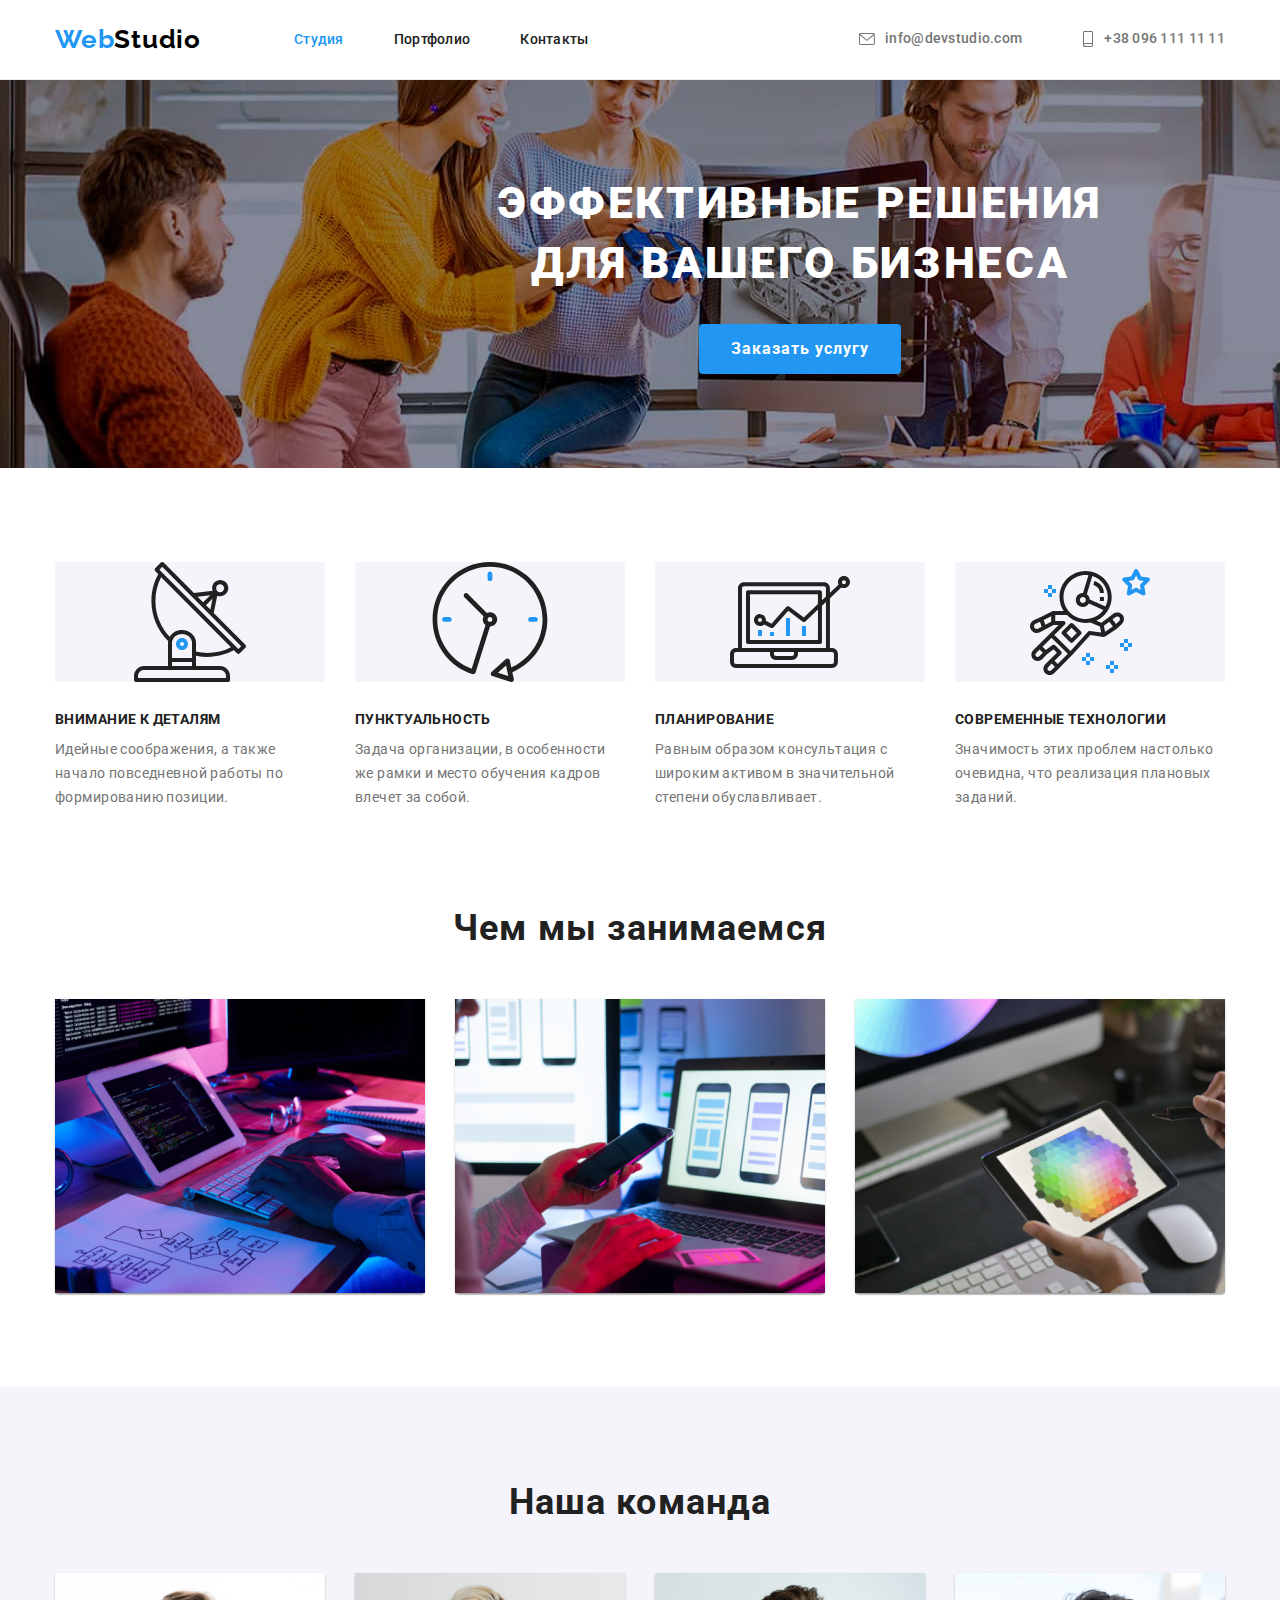
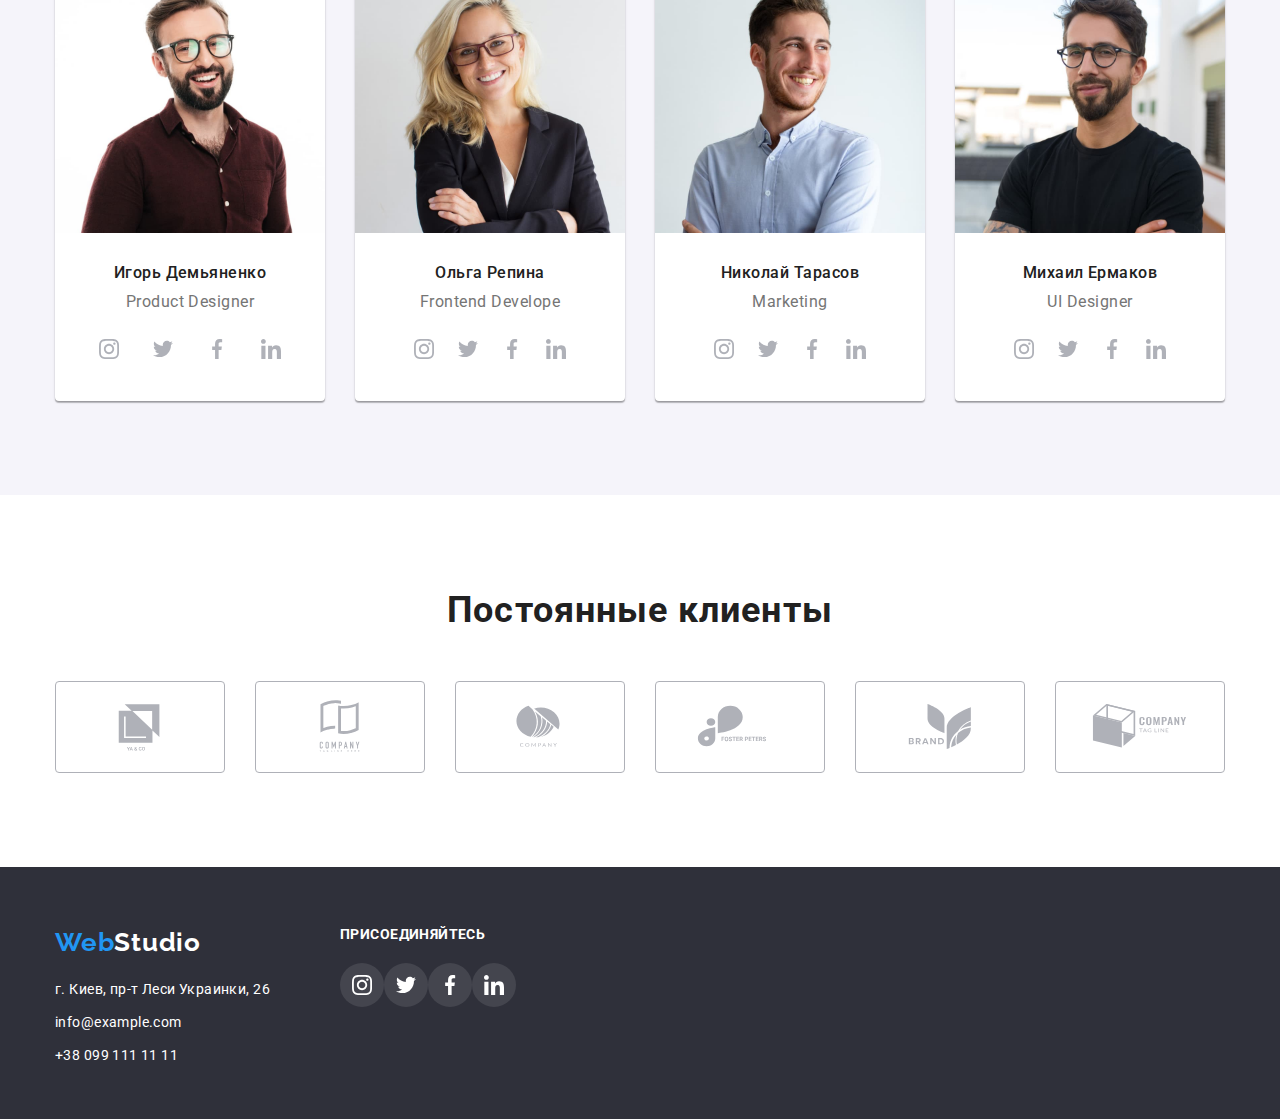
==== commit 2541b4af: "chekend" ====
--- a/index.html
+++ b/index.html
@@ -16,4 +16,572 @@
 
     <link rel="stylesheet" href="./css/style.css" />
   </head>
+  <body>
+    <header class="header section">
+      <div class="container head">
+        <a class="header-logo" href="./index.html"
+          ><span class="accent-colour">Web</span>Studio</a
+        >
+        <nav>
+          <ul class="nav-list">
+            <li class="item-header">
+              <a class="current" href="./index.html">Студия</a>
+            </li>
+            <li class="item-header">
+              <a class="nav-link" href="./portfolio.html">Портфолио</a>
+            </li>
+            <li class="item-header">
+              <a class="nav-link" href="./index.html">Контакты</a>
+            </li>
+          </ul>
+        </nav>
+        <ul class="address-head">
+          <li class="address-list">
+            <a class="contact" href="mailto:info@devstudio.com">
+              <svg class="addresssvg" width="16" height="12">
+                <use href="./images/symbol-defs.svg#icon-envelope"></use>
+              </svg>
+              info@devstudio.com
+            </a>
+          </li>
+
+          <li class="address-list">
+            <a class="contact" href="tel:+380961111111">
+              <svg class="addresssvg" width="12" height="16">
+                <use href="./images/symbol-defs.svg#icon-smartphone"></use>
+              </svg>
+              +38 096 111 11 11
+            </a>
+          </li>
+        </ul>
+      </div>
+    </header>
+    <main>
+      <section class="hero section">
+        <div class="container">
+          <h1 class="hero-title">Эффективные решения для вашего бизнеса</h1>
+          <button class="btn" type="button" name="Заказать услугу">
+            Заказать услугу
+          </button>
+        </div>
+      </section>
+
+      <section class="section benefits">
+        <div class="container">
+          <ul class="about-section">
+            <li class="cont">
+              <svg class="benefit-logo" width="70" height="70">
+                <use href="./images/symbol-defs.svg#icon-antenna"></use>
+              </svg>
+              <h3 class="about-main">Внимание к деталям</h3>
+              <p class="about-text">
+                Идейные соображения, а также начало повседневной работы по
+                формированию позиции.
+              </p>
+            </li>
+            <li class="cont">
+              <svg class="benefit-logo" width="70" height="70">
+                <use href="./images/symbol-defs.svg#icon-clock"></use>
+              </svg>
+              <h3 class="about-main">Пунктуальность</h3>
+              <p class="about-text">
+                Задача организации, в особенности же рамки и место обучения
+                кадров влечет за собой.
+              </p>
+            </li>
+            <li class="cont">
+              <svg class="benefit-logo" width="70" height="70">
+                <use href="./images/symbol-defs.svg#icon-diagram"></use>
+              </svg>
+              <h3 class="about-main">Планирование</h3>
+              <p class="about-text">
+                Равным образом консультация с широким активом в значительной
+                степени обуславливает.
+              </p>
+            </li>
+            <li class="cont">
+              <svg class="benefit-logo" width="70" height="70">
+                <use href="./images/symbol-defs.svg#icon-astronaut"></use>
+              </svg>
+              <h3 class="about-main">Современные технологии</h3>
+              <p class="about-text">
+                Значимость этих проблем настолько очевидна, что реализация
+                плановых заданий.
+              </p>
+            </li>
+          </ul>
+        </div>
+      </section>
+
+      <section class="section sample">
+        <div class="container">
+          <h2 class="visual">Чем мы занимаемся</h2>
+          <ul class="list-item">
+            <li class="item">
+              <img
+                class="item-img"
+                src="images/tablet.jpg"
+                alt="кодирование при помощи планшета и клавиатуры"
+                width="370"
+              />
+            </li>
+            <li class="item">
+              <img
+                class="item-img"
+                src="images/laptop.jpg"
+                alt="верстка на лаптопе при прмощи большого экрана и смартфона"
+                width="370"
+              />
+            </li>
+            <li class="item">
+              <img
+                class="item-img"
+                src="images/monitor.jpg"
+                alt="дизайн на планшете при помощи пера,монитор и клавиатура не задействованы"
+                width="370"
+              />
+            </li>
+          </ul>
+        </div>
+      </section>
+
+      <section class="section employees">
+        <div class="container">
+          <h2 class="visual">Наша команда</h2>
+          <ul class="list-item">
+            <li class="item">
+              <img
+                src="images/igor.jpg"
+                alt="улыбающийся парень в очках и с бородой"
+                width="270"
+              />
+
+              <div class="employees-groop">
+                <h3 class="employees-name">Игорь Демьяненко</h3>
+                <p class="employees-position">Product Designer</p>
+                <ul class="social">
+                  <li class="social-item">
+                    <a
+                      class="social-link"
+                      href="https://instagram.com"
+                      target="blank"
+                      rel="noreferrer noopener"
+                      aria-label="instagram"
+                    >
+                      <svg class="social-icon" width="20" height="20">
+                        <use
+                          href="./images/symbol-defs.svg#icon-instagram"
+                        ></use>
+                      </svg>
+                    </a>
+                  </li>
+
+                  <li class="social-item">
+                    <a
+                      class="social-link"
+                      href="https://twitter.com"
+                      target="blank"
+                      rel="noreferrer noopener"
+                      aria-label="twitter"
+                    >
+                      <svg class="social-icon" width="20" height="20">
+                        <use href="./images/symbol-defs.svg#icon-twitter"></use>
+                      </svg>
+                    </a>
+                  </li>
+
+                  <li class="social-item">
+                    <a
+                      class="social-link"
+                      href="https://facebook.com"
+                      target="blank"
+                      rel="noreferrer noopener"
+                      aria-label="facebook"
+                    >
+                      <svg class="social-icon" width="20" height="20">
+                        <use
+                          href="./images/symbol-defs.svg#icon-facebook"
+                        ></use>
+                      </svg>
+                    </a>
+                  </li>
+
+                  <li class="social-item">
+                    <a
+                      class="social-link"
+                      href="https://linkedin.com"
+                      target="blank"
+                      rel="noreferrer noopener"
+                      aria-label="linkedin"
+                    >
+                      <svg class="social-icon" width="20" height="20">
+                        <use
+                          href="./images/symbol-defs.svg#icon-linkedin"
+                        ></use>
+                      </svg>
+                    </a>
+                  </li>
+                </ul>
+              </div>
+            </li>
+            <li class="item">
+              <img
+                src="images/olga.jpg"
+                alt=" жизнерадостная девушка блондинка в очках и пиджаке"
+                width="270"
+              />
+
+              <div class="employees-groop">
+                <h3 class="employees-name">Ольга Репина</h3>
+                <p class="employees-position">Frontend Develope</p>
+                <ul class="social">
+                  <li>
+                    <a
+                      class="social-link"
+                      href="https://instagram.com"
+                      target="blank"
+                      rel="noreferrer noopener"
+                      aria-label="instagram"
+                    >
+                      <svg class="social-icon" width="20" height="20">
+                        <use
+                          href="./images/symbol-defs.svg#icon-instagram"
+                        ></use>
+                      </svg>
+                    </a>
+                  </li>
+
+                  <li>
+                    <a
+                      class="social-link"
+                      href="https://twitter.com"
+                      target="blank"
+                      rel="noreferrer noopener"
+                      aria-label="twitter"
+                    >
+                      <svg class="social-icon" width="20" height="20">
+                        <use href="./images/symbol-defs.svg#icon-twitter"></use>
+                      </svg>
+                    </a>
+                  </li>
+
+                  <li>
+                    <a
+                      class="social-link"
+                      href="https://facebook.com"
+                      target="blank"
+                      rel="noreferrer noopener"
+                      aria-label="facebook"
+                    >
+                      <svg class="social-icon" width="20" height="20">
+                        <use
+                          href="./images/symbol-defs.svg#icon-facebook"
+                        ></use>
+                      </svg>
+                    </a>
+                  </li>
+
+                  <li>
+                    <a
+                      class="social-link"
+                      href="https://linkedin.com"
+                      target="blank"
+                      rel="noreferrer noopener"
+                      aria-label="linkedin"
+                    >
+                      <svg class="social-icon" width="20" height="20">
+                        <use
+                          href="./images/symbol-defs.svg#icon-linkedin"
+                        ></use>
+                      </svg>
+                    </a>
+                  </li>
+                </ul>
+              </div>
+            </li>
+            <li class="item">
+              <img
+                src="images/nikolay.jpg"
+                alt="смеющийся бородатый парень в рубашке"
+                width="270"
+              />
+              <div class="employees-groop">
+                <h3 class="employees-name">Николай Тарасов</h3>
+                <p class="employees-position">Marketing</p>
+                <ul class="social">
+                  <li>
+                    <a
+                      class="social-link"
+                      href="https://instagram.com"
+                      target="blank"
+                      rel="noreferrer noopener"
+                      aria-label="instagram"
+                    >
+                      <svg class="social-icon" width="20" height="20">
+                        <use
+                          href="./images/symbol-defs.svg#icon-instagram"
+                        ></use>
+                      </svg>
+                    </a>
+                  </li>
+
+                  <li>
+                    <a
+                      class="social-link"
+                      href="https://twitter.com"
+                      target="blank"
+                      rel="noreferrer noopener"
+                      aria-label="twitter"
+                    >
+                      <svg class="social-icon" width="20" height="20">
+                        <use href="./images/symbol-defs.svg#icon-twitter"></use>
+                      </svg>
+                    </a>
+                  </li>
+
+                  <li>
+                    <a
+                      class="social-link"
+                      href="https://facebook.com"
+                      target="blank"
+                      rel="noreferrer noopener"
+                      aria-label="facebook"
+                    >
+                      <svg class="social-icon" width="20" height="20">
+                        <use
+                          href="./images/symbol-defs.svg#icon-facebook"
+                        ></use>
+                      </svg>
+                    </a>
+                  </li>
+
+                  <li>
+                    <a
+                      class="social-link"
+                      href="https://linkedin.com"
+                      target="blank"
+                      rel="noreferrer noopener"
+                      aria-label="linkedin"
+                    >
+                      <svg class="social-icon" width="20" height="20">
+                        <use
+                          href="./images/symbol-defs.svg#icon-linkedin"
+                        ></use>
+                      </svg>
+                    </a>
+                  </li>
+                </ul>
+              </div>
+            </li>
+            <li class="item">
+              <img
+                src="images/mihail.jpg"
+                alt="улыбающийся парень в футболке с очками и бородой"
+                width="270"
+              />
+
+              <div class="employees-groop">
+                <h3 class="employees-name">Михаил Ермаков</h3>
+                <p class="employees-position">UI Designer</p>
+                <ul class="social">
+                  <li>
+                    <a
+                      class="social-link"
+                      href="https://instagram.com"
+                      target="blank"
+                      rel="noreferrer noopener"
+                      aria-label="instagram"
+                    >
+                      <svg class="social-icon" width="20" height="20">
+                        <use
+                          href="./images/symbol-defs.svg#icon-instagram"
+                        ></use>
+                      </svg>
+                    </a>
+                  </li>
+
+                  <li>
+                    <a
+                      class="social-link"
+                      href="https://twitter.com"
+                      target="blank"
+                      rel="noreferrer noopener"
+                      aria-label="twitter"
+                    >
+                      <svg class="social-icon" width="20" height="20">
+                        <use href="./images/symbol-defs.svg#icon-twitter"></use>
+                      </svg>
+                    </a>
+                  </li>
+
+                  <li>
+                    <a
+                      class="social-link"
+                      href="https://facebook.com"
+                      target="blank"
+                      rel="noreferrer noopener"
+                      aria-label="facebook"
+                    >
+                      <svg class="social-icon" width="20" height="20">
+                        <use
+                          href="./images/symbol-defs.svg#icon-facebook"
+                        ></use>
+                      </svg>
+                    </a>
+                  </li>
+
+                  <li>
+                    <a
+                      class="social-link"
+                      href="https://linkedin.com"
+                      target="blank"
+                      rel="noreferrer noopener"
+                      aria-label="linkedin"
+                    >
+                      <svg width="20" height="20">
+                        <use
+                          class="social-icon"
+                          href="./images/symbol-defs.svg#icon-linkedin"
+                        ></use>
+                      </svg>
+                    </a>
+                  </li>
+                </ul>
+              </div>
+            </li>
+          </ul>
+        </div>
+      </section>
+
+      <section class="section clients">
+        <div class="container">
+          <h2 class="visual">Постоянные клиенты</h2>
+          <ul class="clients-logo">
+            <li class="clients-container">
+              <svg class="clients-container-svg" width="106" height="60">
+                <use href="./images/symbol-defs.svg#icon-Logo-5"></use>
+              </svg>
+            </li>
+
+            <li class="clients-container">
+              <svg class="clients-container-svg" width="106" height="60">
+                <use href="./images/symbol-defs.svg#icon-Logo-4"></use>
+              </svg>
+            </li>
+
+            <li class="clients-container">
+              <svg class="clients-container-svg" width="106" height="60">
+                <use href="./images/symbol-defs.svg#icon-Logo-3"></use>
+              </svg>
+            </li>
+
+            <li class="clients-container">
+              <svg class="clients-container-svg" width="106" height="60">
+                <use href="./images/symbol-defs.svg#icon-Logo-2"></use>
+              </svg>
+            </li>
+
+            <li class="clients-container">
+              <svg class="clients-container-svg" width="106" height="60">
+                <use href="./images/symbol-defs.svg#icon-Logo-1"></use>
+              </svg>
+            </li>
+
+            <li class="clients-container">
+              <svg class="clients-container-svg" width="106" height="60">
+                <use href="./images/symbol-defs.svg#icon-Logo-6"></use>
+              </svg>
+            </li>
+          </ul>
+        </div>
+      </section>
+    </main>
+    <footer class="footer">
+      <div class="container info">
+        <div class="footer-info">
+          <a class="footer-logo" href="./index.html"
+            ><span class="accent-colour">Web</span>Studio</a
+          >
+
+          <address class="footer-address">
+            <p class="footer-contact">г. Киев, пр-т Леси Украинки, 26</p>
+            <ul>
+              <li class="footer-link">
+                <a class="footer-contact" href="mailto:info@example.com"
+                  >info@example.com</a
+                >
+              </li>
+
+              <li class="footer-link">
+                <a class="footer-contact" href="tel:+380991111111"
+                  >+38 099 111 11 11</a
+                >
+              </li>
+            </ul>
+          </address>
+        </div>
+
+        <div class="footer-social">
+          <p class="footer-paragraph">присоединяйтесь</p>
+          <ul class="social footer-change">
+            <li>
+              <a
+                class="footer-social-link"
+                href="https://instagram.com"
+                target="blank"
+                rel="noreferrer noopener"
+                aria-label="instagram"
+              >
+                <svg class="footer-social-icon" width="20" height="20">
+                  <use href="./images/symbol-defs.svg#icon-instagram"></use>
+                </svg>
+              </a>
+            </li>
+
+            <li>
+              <a
+                class="footer-social-link"
+                href="https://twitter.com"
+                target="blank"
+                rel="noreferrer noopener"
+                aria-label="twitter"
+              >
+                <svg class="footer-social-icon" width="20" height="20">
+                  <use href="./images/symbol-defs.svg#icon-twitter"></use>
+                </svg>
+              </a>
+            </li>
+
+            <li>
+              <a
+                class="footer-social-link"
+                href="https://facebook.com"
+                target="blank"
+                rel="noreferrer noopener"
+                aria-label="facebook"
+              >
+                <svg class="footer-social-icon" width="20" height="20">
+                  <use href="./images/symbol-defs.svg#icon-facebook"></use>
+                </svg>
+              </a>
+            </li>
+
+            <li>
+              <a
+                class="footer-social-link"
+                href="https://linkedin.com"
+                target="blank"
+                rel="noreferrer noopener"
+                aria-label="linkedin"
+              >
+                <svg class="footer-social-icon" width="20" height="20">
+                  <use href="./images/symbol-defs.svg#icon-linkedin"></use>
+                </svg>
+              </a>
+            </li>
+          </ul>
+        </div>
+      </div>
+    </footer>
+  </body>
 </html>
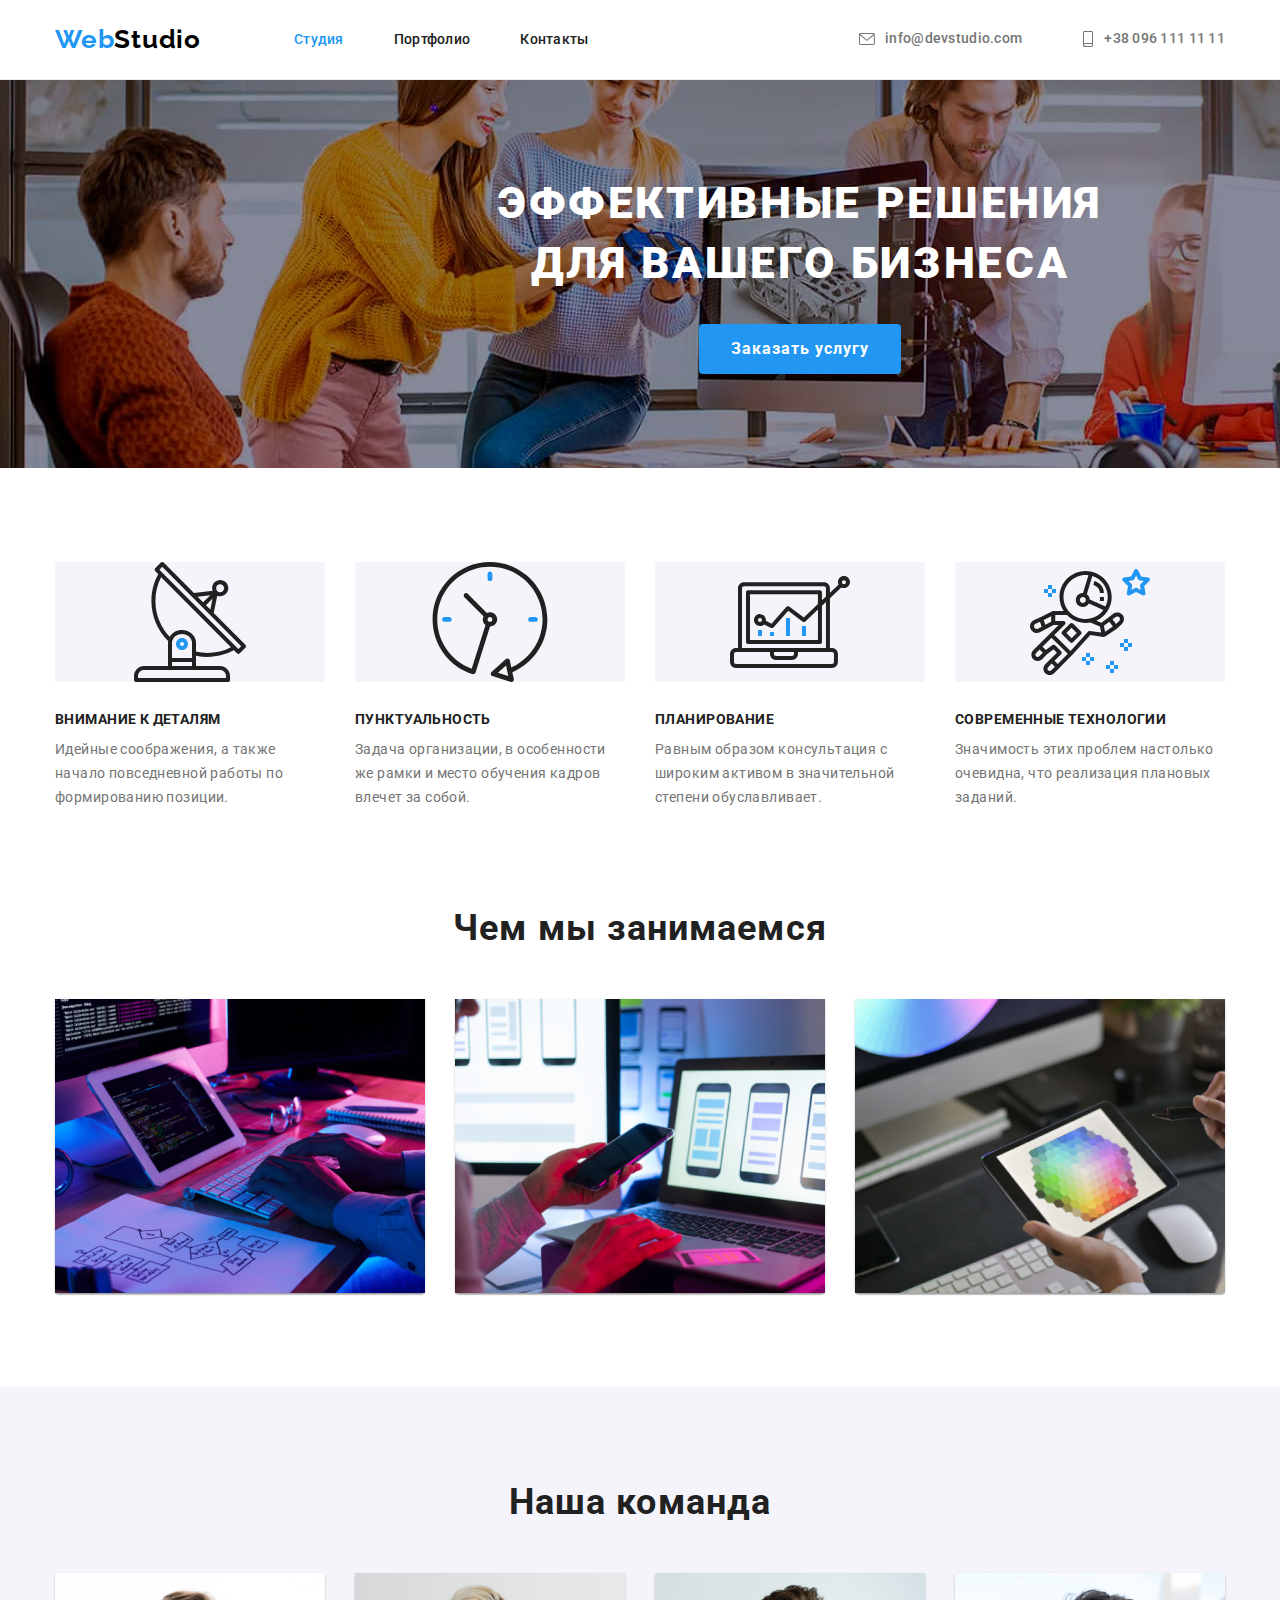
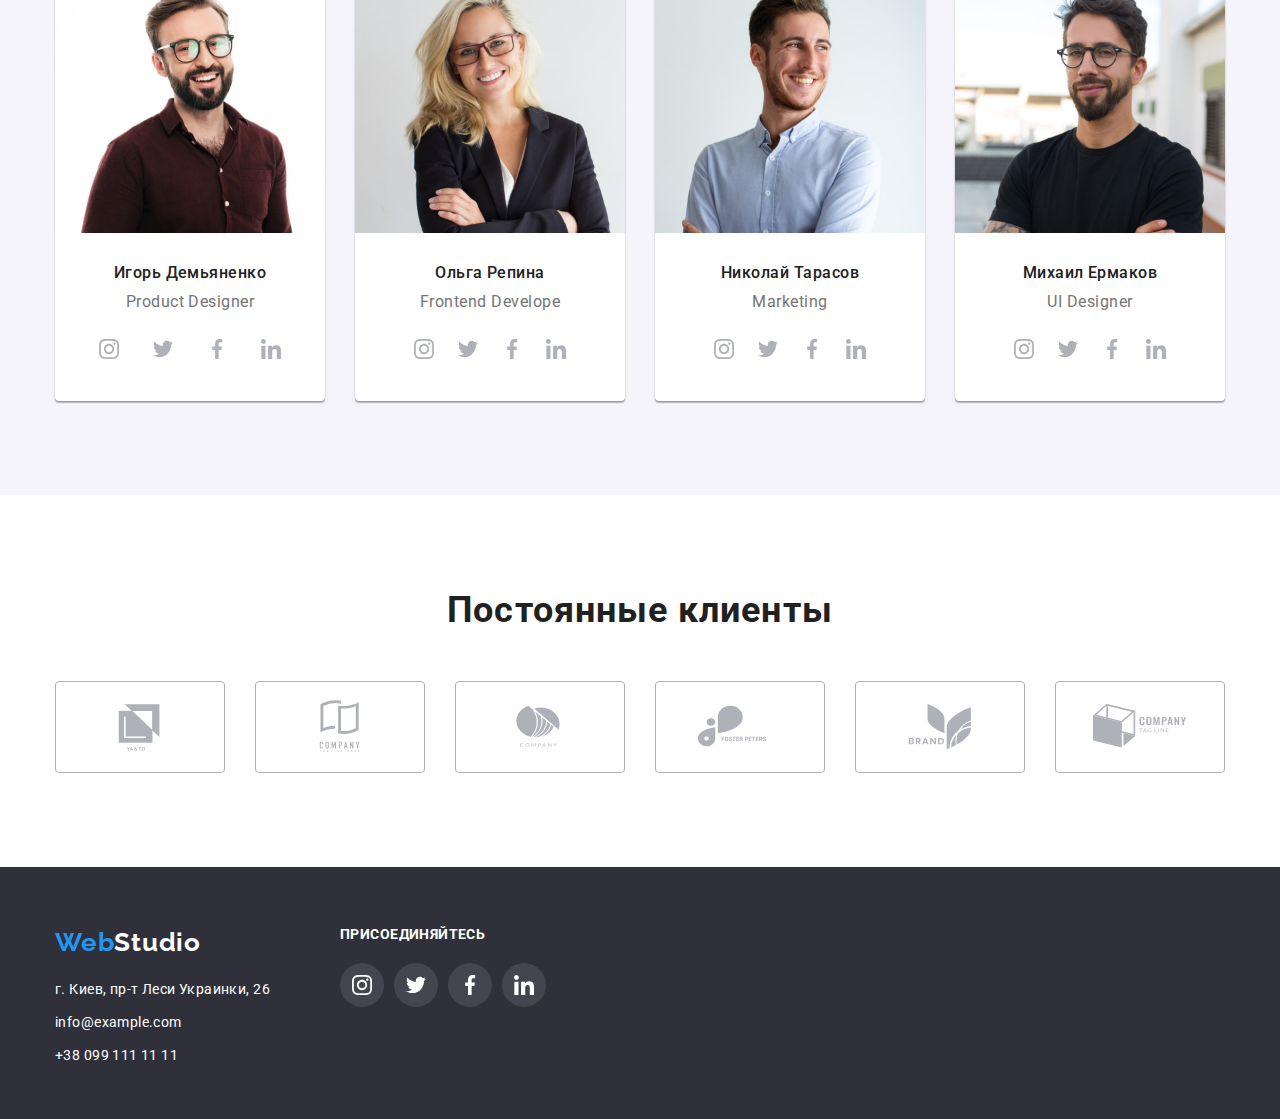
==== commit 0d7a8801: "againandagain" ====
--- a/index.html
+++ b/index.html
@@ -524,7 +524,7 @@
         <div class="footer-social">
           <p class="footer-paragraph">присоединяйтесь</p>
           <ul class="social footer-change">
-            <li>
+            <li class="footer-link-distance">
               <a
                 class="footer-social-link"
                 href="https://instagram.com"
@@ -538,7 +538,7 @@
               </a>
             </li>
 
-            <li>
+            <li class="footer-link-distance">
               <a
                 class="footer-social-link"
                 href="https://twitter.com"
@@ -552,7 +552,7 @@
               </a>
             </li>
 
-            <li>
+            <li class="footer-link-distance">
               <a
                 class="footer-social-link"
                 href="https://facebook.com"
@@ -566,7 +566,7 @@
               </a>
             </li>
 
-            <li>
+            <li class="footer-link-distance">
               <a
                 class="footer-social-link"
                 href="https://linkedin.com"
--- a/css/style.css
+++ b/css/style.css
@@ -437,6 +437,7 @@
   display: flex;
   align-items: center;
   justify-content: center;
+
   width: 44px;
   height: 44px;
   background: rgba(255, 255, 255, 0.1);
@@ -446,7 +447,7 @@
 .footer-social-link:focus {
   background: var(--accentColour);
 }
-.footer-social-link:not(:last-child) {
+.footer-link-distance:not(:last-child) {
   margin-right: 10px;
 }
 
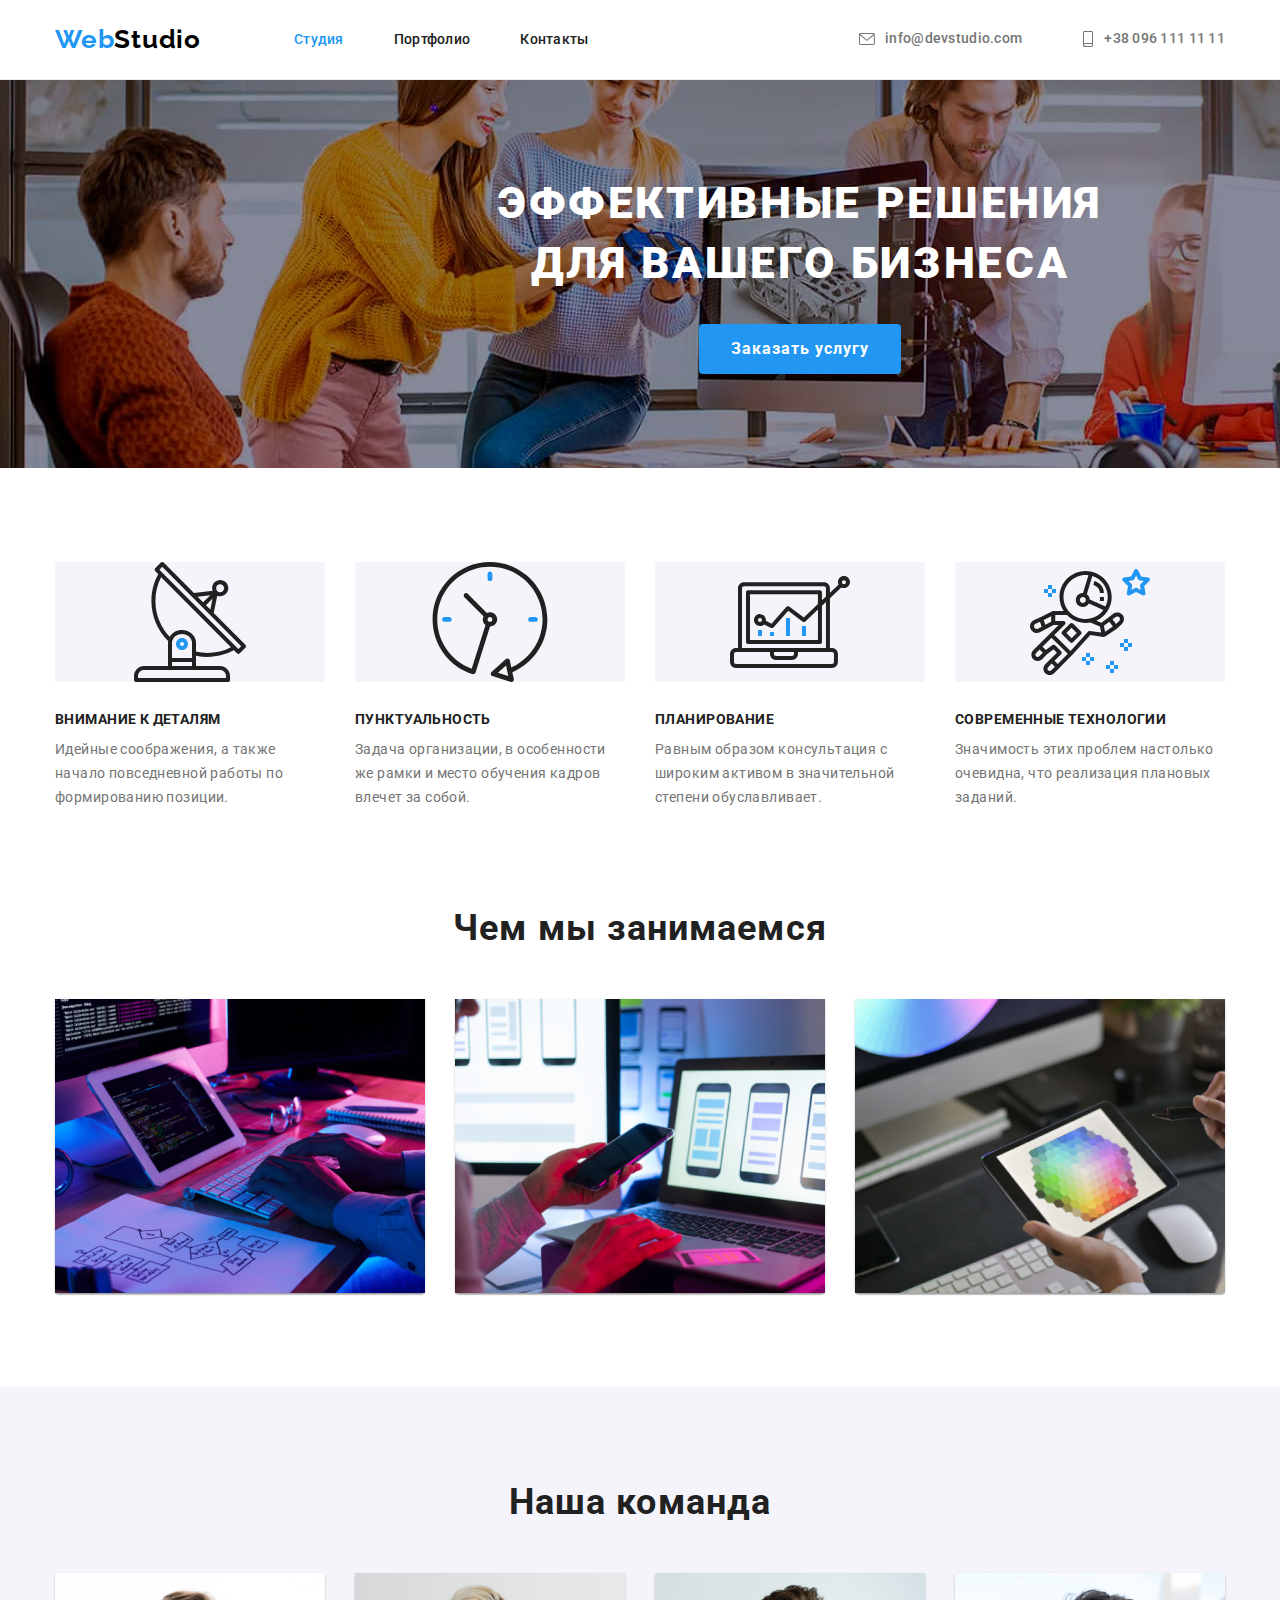
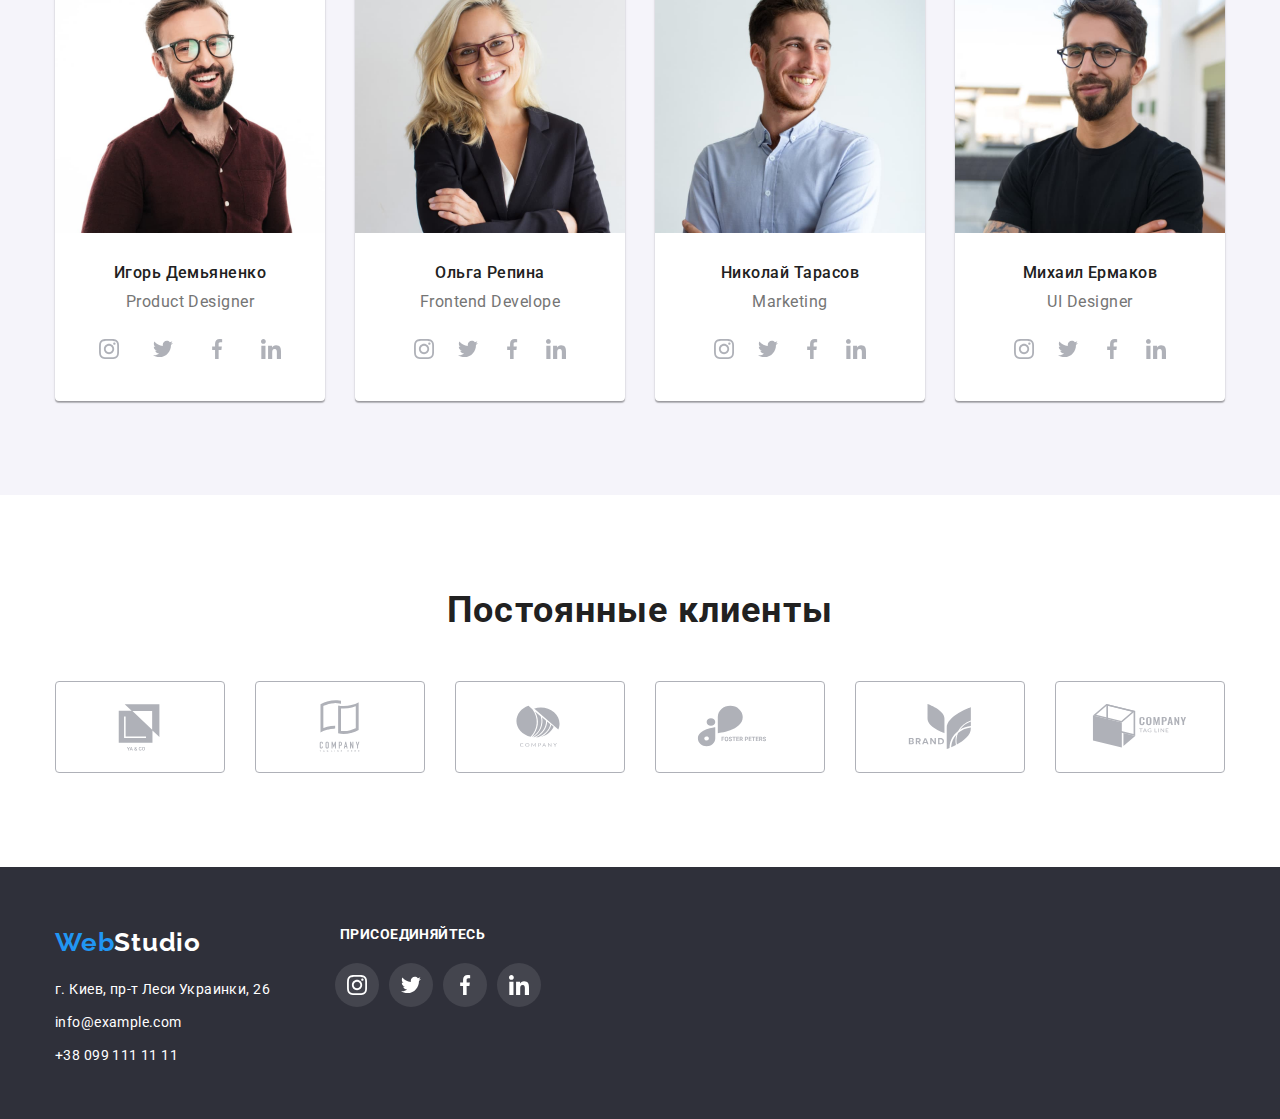
==== commit 0c9aeb5e: "stopfinish" ====
--- a/index.html
+++ b/index.html
@@ -524,7 +524,7 @@
         <div class="footer-social">
           <p class="footer-paragraph">присоединяйтесь</p>
           <ul class="social footer-change">
-            <li class="footer-link-distance">
+            <li>
               <a
                 class="footer-social-link"
                 href="https://instagram.com"
@@ -538,7 +538,7 @@
               </a>
             </li>
 
-            <li class="footer-link-distance">
+            <li>
               <a
                 class="footer-social-link"
                 href="https://twitter.com"
@@ -552,7 +552,7 @@
               </a>
             </li>
 
-            <li class="footer-link-distance">
+            <li>
               <a
                 class="footer-social-link"
                 href="https://facebook.com"
@@ -566,7 +566,7 @@
               </a>
             </li>
 
-            <li class="footer-link-distance">
+            <li">
               <a
                 class="footer-social-link"
                 href="https://linkedin.com"
--- a/css/style.css
+++ b/css/style.css
@@ -401,7 +401,7 @@
 }
 .footer-change {
   margin-top: 0;
-  justify-content: flex-start;
+  /*justify-content: flex-start;*/
 }
 .footer-paragraph {
   margin-bottom: 20px;
@@ -433,6 +433,9 @@
 .footer-social-icon {
   fill: #fff;
 }
+.footer-social-link:nth-last-child(1) {
+  margin-right: 10px;
+}
 .footer-social-link {
   display: flex;
   align-items: center;
@@ -443,12 +446,10 @@
   background: rgba(255, 255, 255, 0.1);
   border-radius: 50%;
 }
+
 .footer-social-link:hover,
 .footer-social-link:focus {
   background: var(--accentColour);
-}
-.footer-link-distance:not(:last-child) {
-  margin-right: 10px;
 }
 
 .footer-contact {
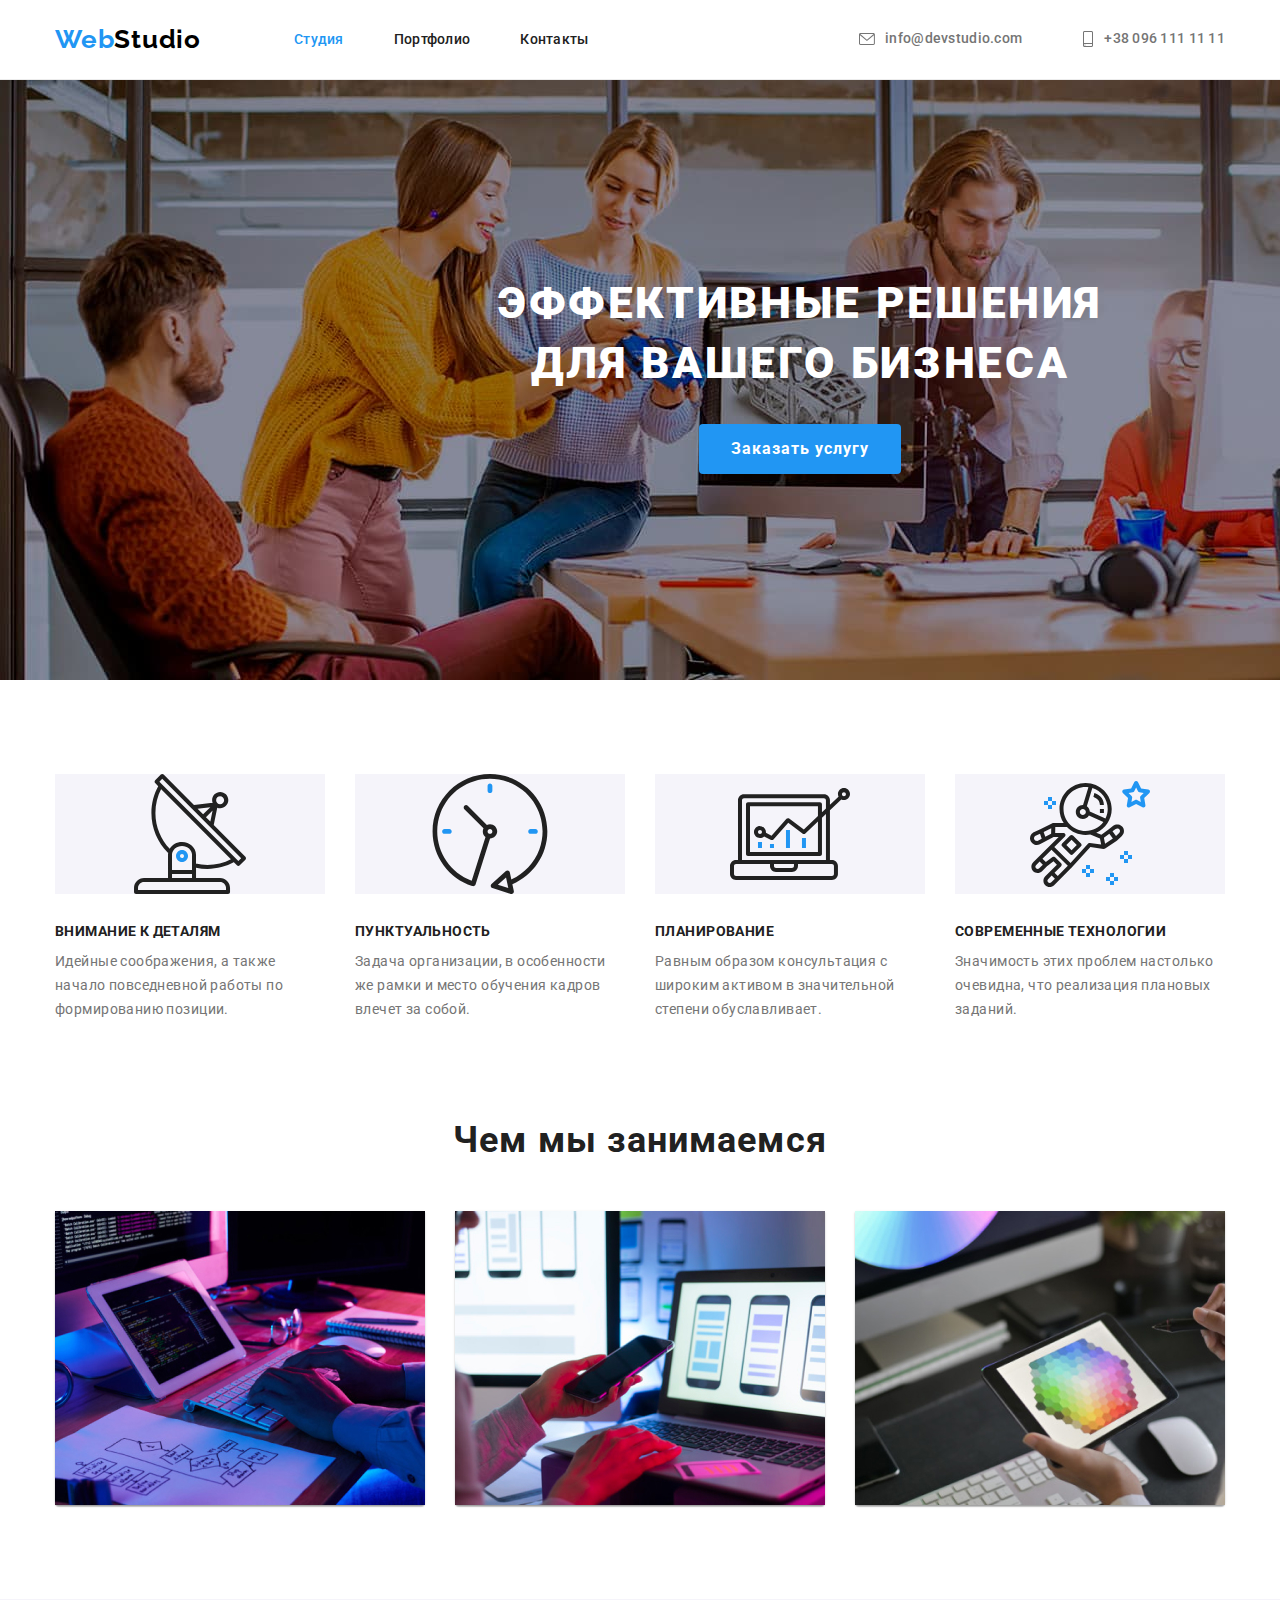
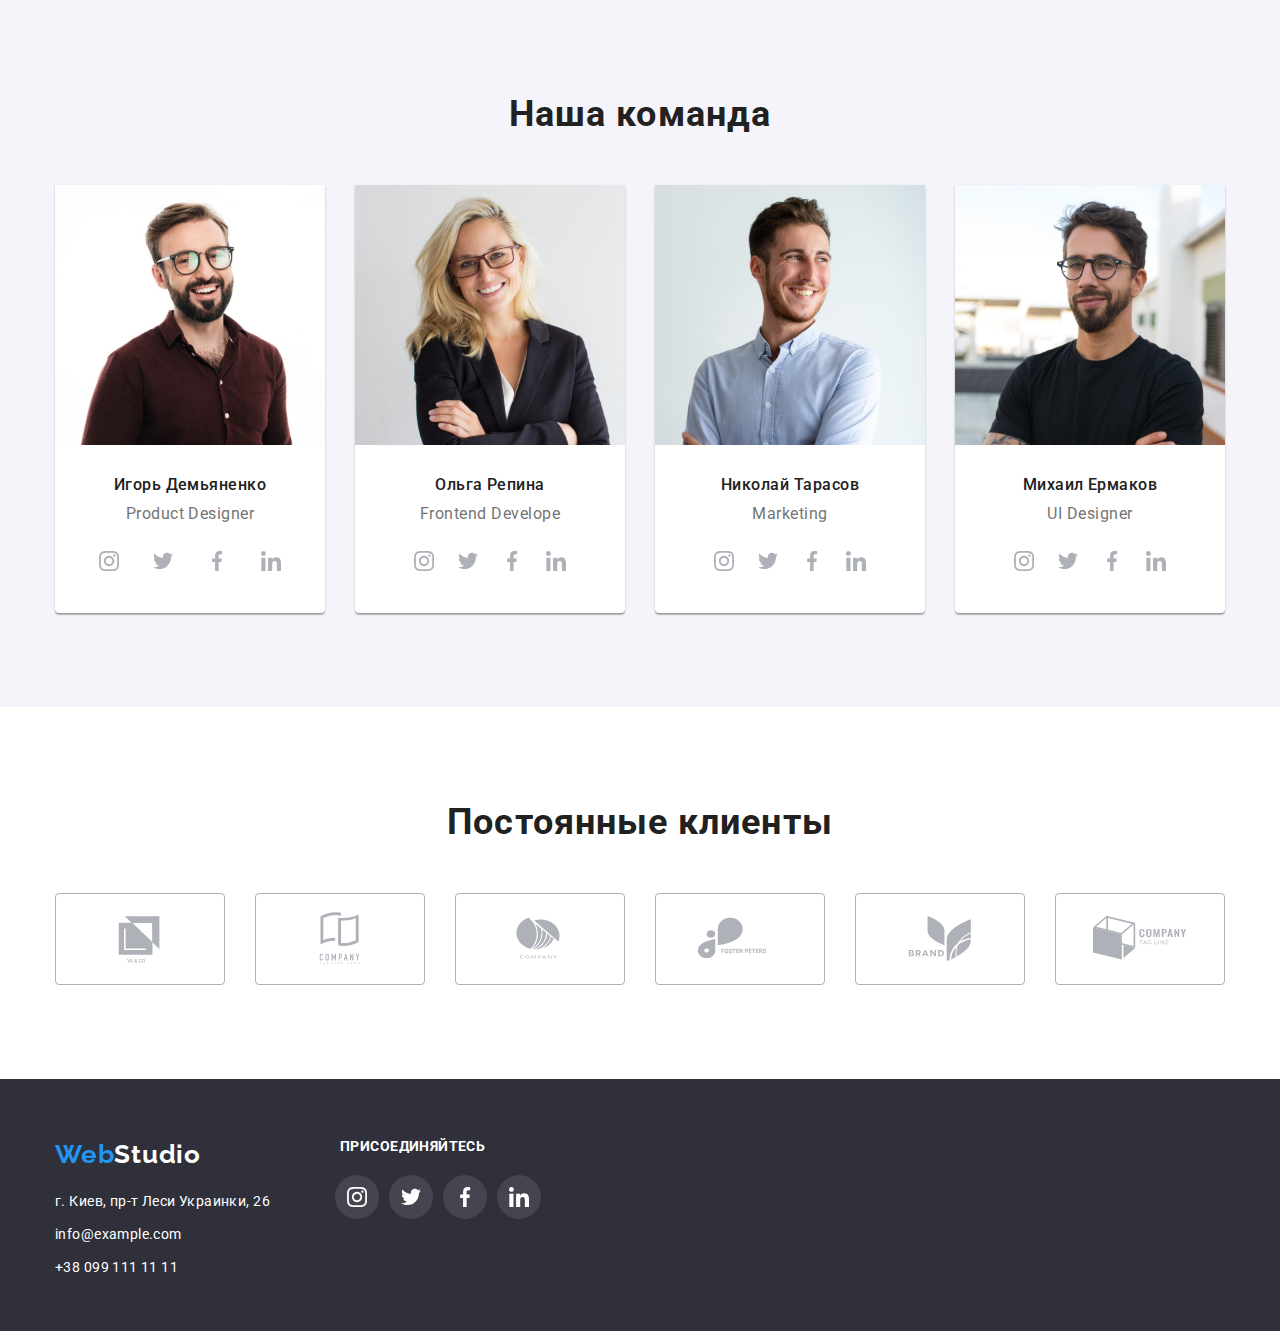
==== commit 92935a1c: "uux" ====
--- a/index.html
+++ b/index.html
@@ -58,11 +58,13 @@
     </header>
     <main>
       <section class="hero section">
-        <div class="container">
+        <div class="container mean">
+        
           <h1 class="hero-title">Эффективные решения для вашего бизнеса</h1>
           <button class="btn" type="button" name="Заказать услугу">
             Заказать услугу
           </button>
+          
         </div>
       </section>
 
--- a/css/style.css
+++ b/css/style.css
@@ -148,12 +148,17 @@
 .sample {
   padding-top: 47px;
 }
-
+.mean {
+  padding-top: 100px;
+}
 .hero {
+  display: flex;
+
   width: 1600px;
+  height: 600px;
+
   text-align: center;
-  margin-left: auto;
-  margin-right: auto;
+  margin: auto;
 
   background-image: url(../images/photo.jpg),
     linear-gradient(to right, rgba(47, 48, 58, 0.4), rgba(47, 48, 58, 0.4));
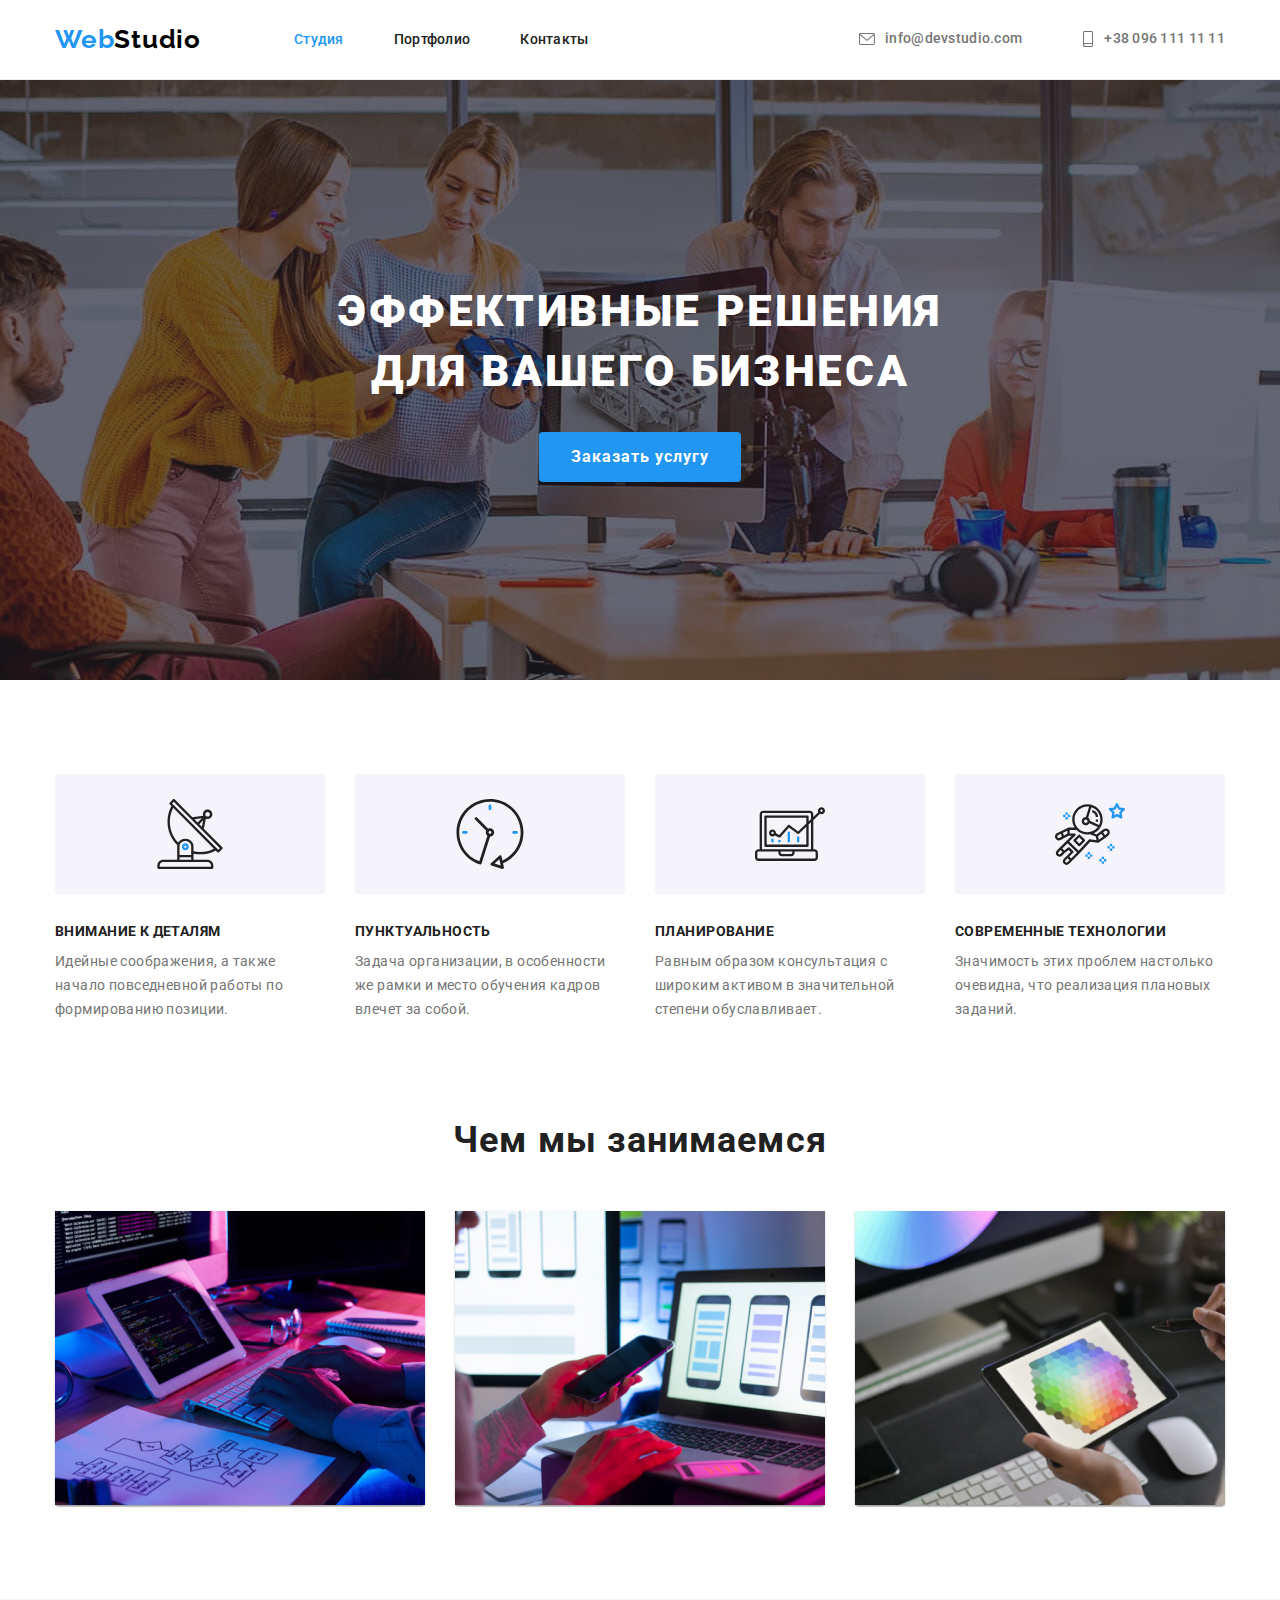
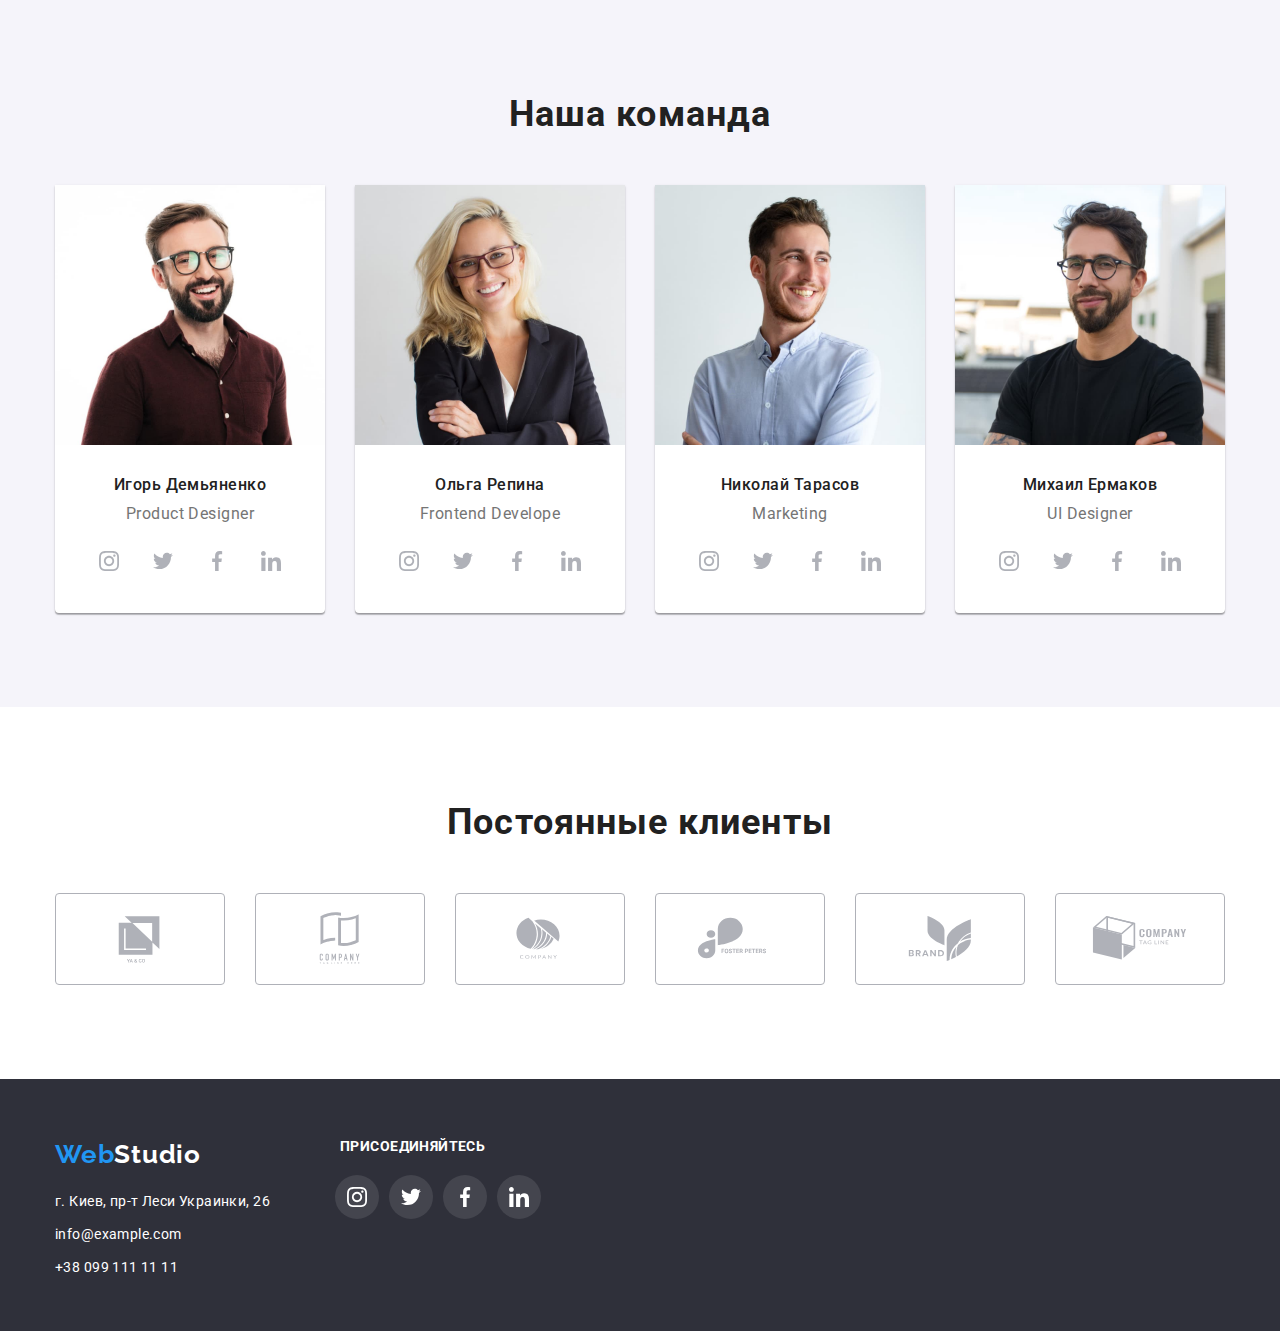
==== commit 29a684a3: "supperfinish" ====
--- a/index.html
+++ b/index.html
@@ -72,9 +72,11 @@
         <div class="container">
           <ul class="about-section">
             <li class="cont">
-              <svg class="benefit-logo" width="70" height="70">
+              <div class="benefit-logo">
+              <svg width="70" height="70">
                 <use href="./images/symbol-defs.svg#icon-antenna"></use>
               </svg>
+              </div>
               <h3 class="about-main">Внимание к деталям</h3>
               <p class="about-text">
                 Идейные соображения, а также начало повседневной работы по
@@ -82,9 +84,11 @@
               </p>
             </li>
             <li class="cont">
-              <svg class="benefit-logo" width="70" height="70">
+              <div class="benefit-logo">
+              <svg width="70" height="70">
                 <use href="./images/symbol-defs.svg#icon-clock"></use>
               </svg>
+              </div>
               <h3 class="about-main">Пунктуальность</h3>
               <p class="about-text">
                 Задача организации, в особенности же рамки и место обучения
@@ -92,9 +96,11 @@
               </p>
             </li>
             <li class="cont">
-              <svg class="benefit-logo" width="70" height="70">
+              <div class="benefit-logo">
+              <svg width="70" height="70">
                 <use href="./images/symbol-defs.svg#icon-diagram"></use>
               </svg>
+              </div>
               <h3 class="about-main">Планирование</h3>
               <p class="about-text">
                 Равным образом консультация с широким активом в значительной
@@ -102,9 +108,11 @@
               </p>
             </li>
             <li class="cont">
-              <svg class="benefit-logo" width="70" height="70">
+              <div class="benefit-logo">
+              <svg width="70" height="70">
                 <use href="./images/symbol-defs.svg#icon-astronaut"></use>
               </svg>
+              </div>
               <h3 class="about-main">Современные технологии</h3>
               <p class="about-text">
                 Значимость этих проблем настолько очевидна, что реализация
@@ -237,7 +245,7 @@
                 <h3 class="employees-name">Ольга Репина</h3>
                 <p class="employees-position">Frontend Develope</p>
                 <ul class="social">
-                  <li>
+                  <li class="social-item">
                     <a
                       class="social-link"
                       href="https://instagram.com"
@@ -253,7 +261,7 @@
                     </a>
                   </li>
 
-                  <li>
+                  <li class="social-item">
                     <a
                       class="social-link"
                       href="https://twitter.com"
@@ -267,7 +275,7 @@
                     </a>
                   </li>
 
-                  <li>
+                  <li class="social-item">
                     <a
                       class="social-link"
                       href="https://facebook.com"
@@ -283,7 +291,7 @@
                     </a>
                   </li>
 
-                  <li>
+                  <li class="social-item">
                     <a
                       class="social-link"
                       href="https://linkedin.com"
@@ -311,7 +319,7 @@
                 <h3 class="employees-name">Николай Тарасов</h3>
                 <p class="employees-position">Marketing</p>
                 <ul class="social">
-                  <li>
+                  <li class="social-item">
                     <a
                       class="social-link"
                       href="https://instagram.com"
@@ -327,7 +335,7 @@
                     </a>
                   </li>
 
-                  <li>
+                  <li class="social-item">
                     <a
                       class="social-link"
                       href="https://twitter.com"
@@ -341,7 +349,7 @@
                     </a>
                   </li>
 
-                  <li>
+                  <li class="social-item">
                     <a
                       class="social-link"
                       href="https://facebook.com"
@@ -357,7 +365,7 @@
                     </a>
                   </li>
 
-                  <li>
+                  <li class="social-item">
                     <a
                       class="social-link"
                       href="https://linkedin.com"
@@ -386,7 +394,7 @@
                 <h3 class="employees-name">Михаил Ермаков</h3>
                 <p class="employees-position">UI Designer</p>
                 <ul class="social">
-                  <li>
+                  <li class="social-item">
                     <a
                       class="social-link"
                       href="https://instagram.com"
@@ -402,7 +410,7 @@
                     </a>
                   </li>
 
-                  <li>
+                  <li class="social-item">
                     <a
                       class="social-link"
                       href="https://twitter.com"
@@ -416,7 +424,7 @@
                     </a>
                   </li>
 
-                  <li>
+                  <li class="social-item">
                     <a
                       class="social-link"
                       href="https://facebook.com"
@@ -432,7 +440,7 @@
                     </a>
                   </li>
 
-                  <li>
+                  <li class="social-item">
                     <a
                       class="social-link"
                       href="https://linkedin.com"
--- a/css/style.css
+++ b/css/style.css
@@ -149,19 +149,23 @@
   padding-top: 47px;
 }
 .mean {
-  padding-top: 100px;
+  padding-top: 108px;
 }
 .hero {
   display: flex;
 
-  width: 1600px;
+  max-width: 1600px;
   height: 600px;
 
   text-align: center;
   margin: auto;
 
-  background-image: url(../images/photo.jpg),
-    linear-gradient(to right, rgba(47, 48, 58, 0.4), rgba(47, 48, 58, 0.4));
+  background-image: linear-gradient(
+      to right,
+      rgba(47, 48, 58, 0.4),
+      rgba(47, 48, 58, 0.4)
+    ),
+    url(../images/photo.jpg);
 
   background-size: cover;
   background-position: center;
@@ -200,7 +204,6 @@
   align-content: center;
 }
 .benefit-logo:not(:last-child) {
-  margin-right: 30px;
   margin-bottom: 30px;
 }
 .benefit-logo {
@@ -212,6 +215,7 @@
   width: 270px;
   height: 120px;
   background-color: #f5f4fa;
+  border-radius: 4px;
 }
 .cont {
   display: block;
